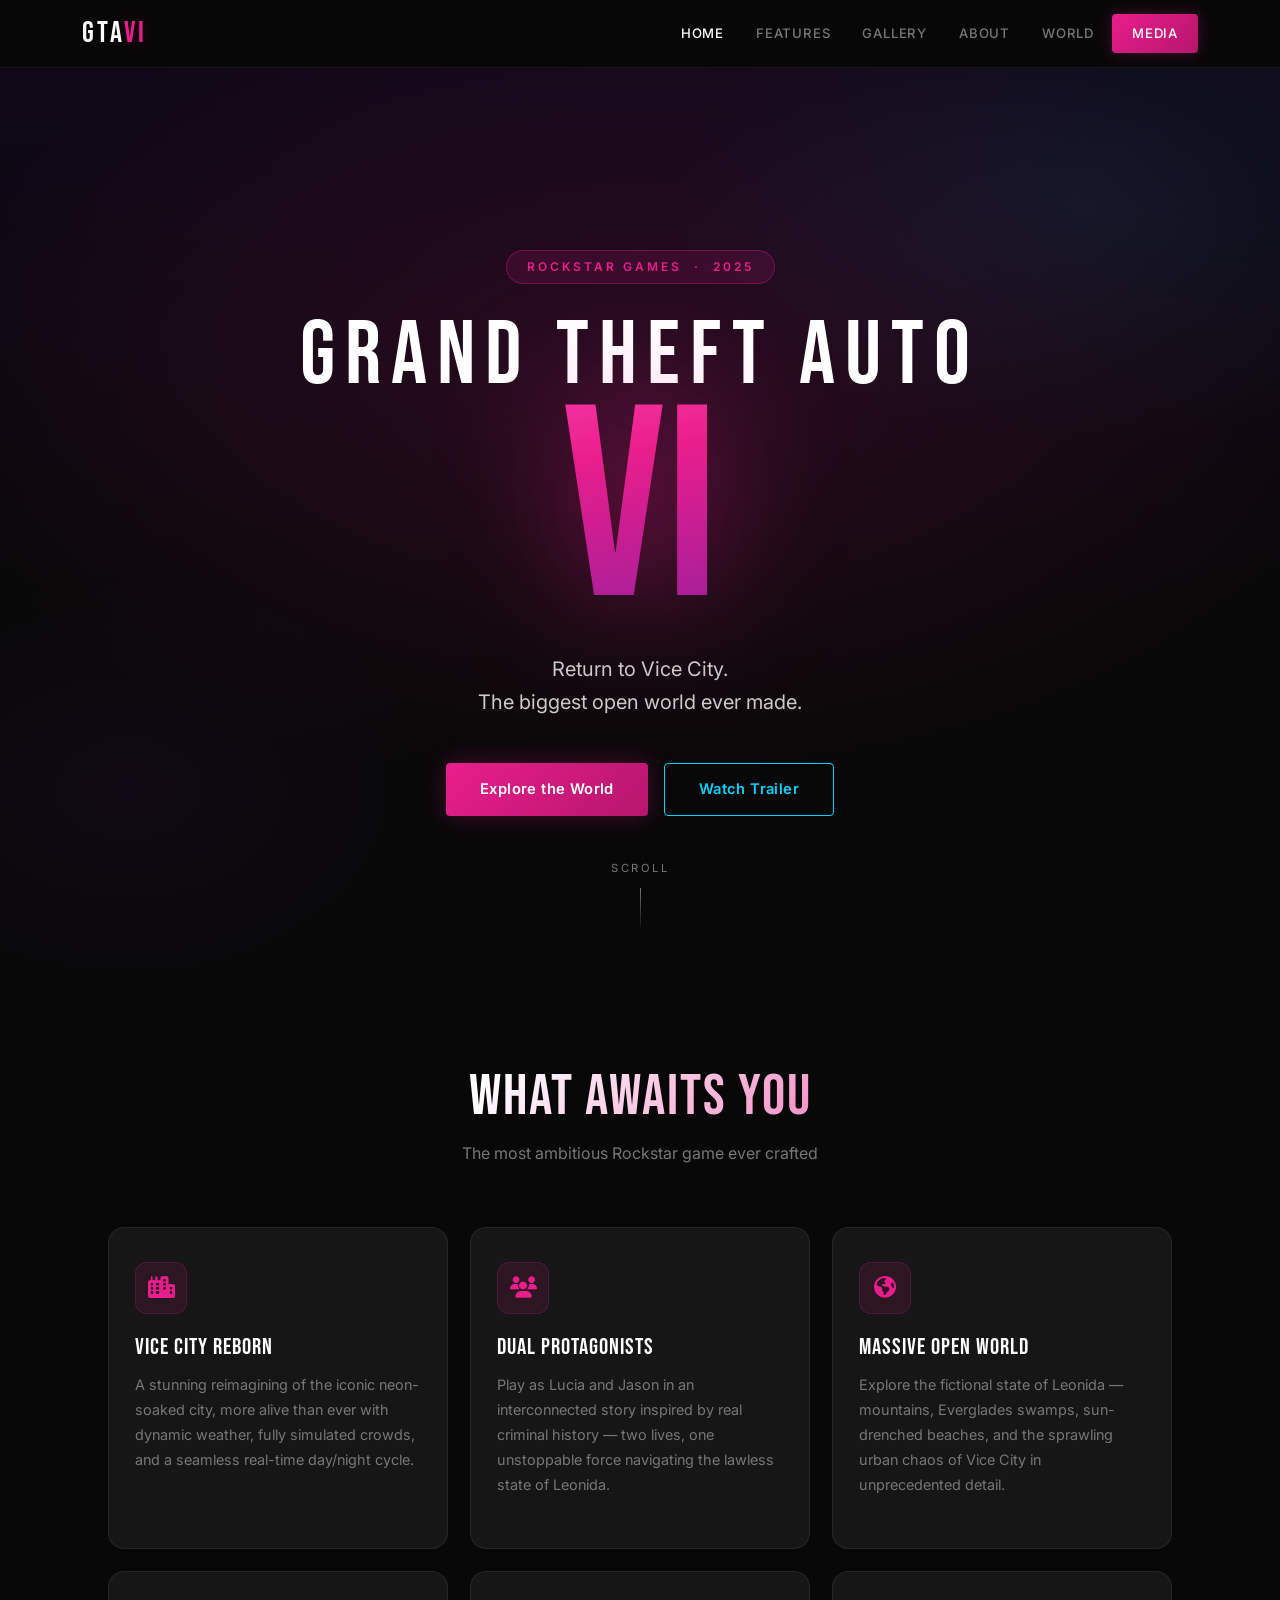
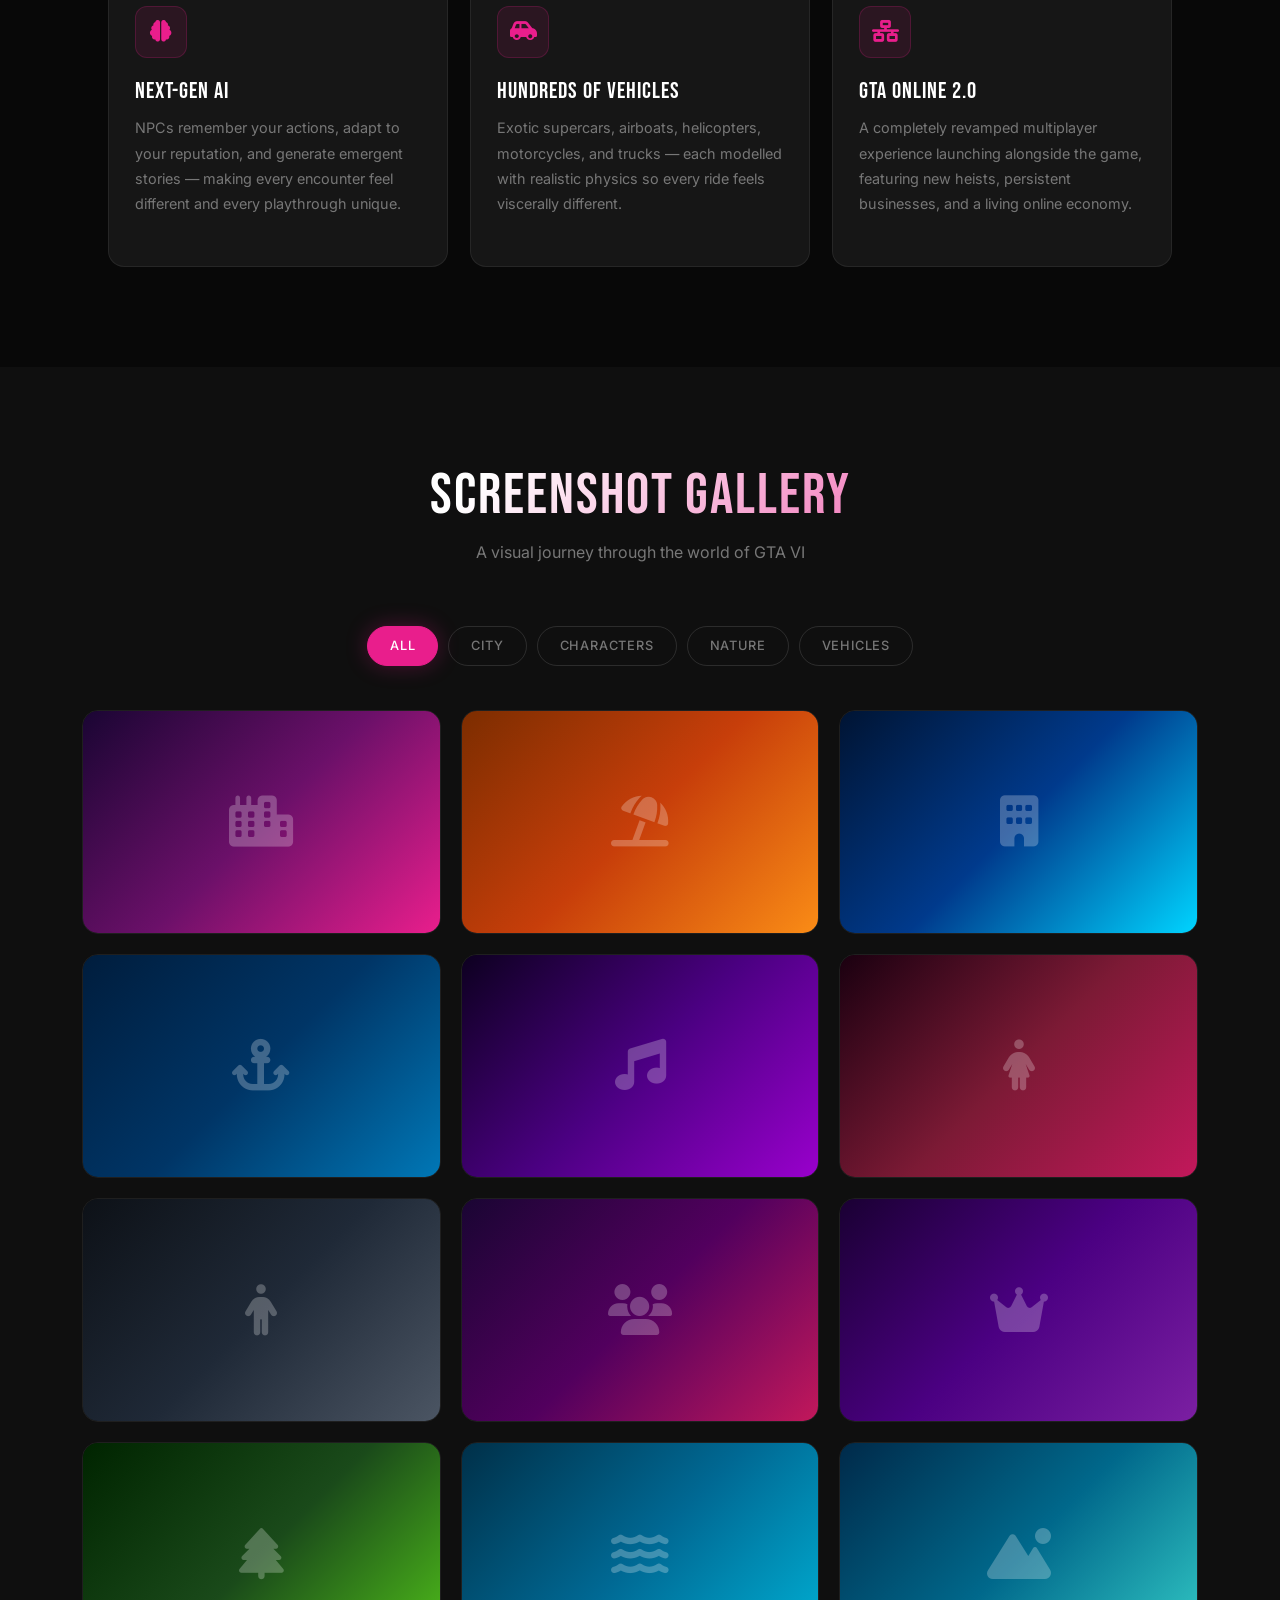
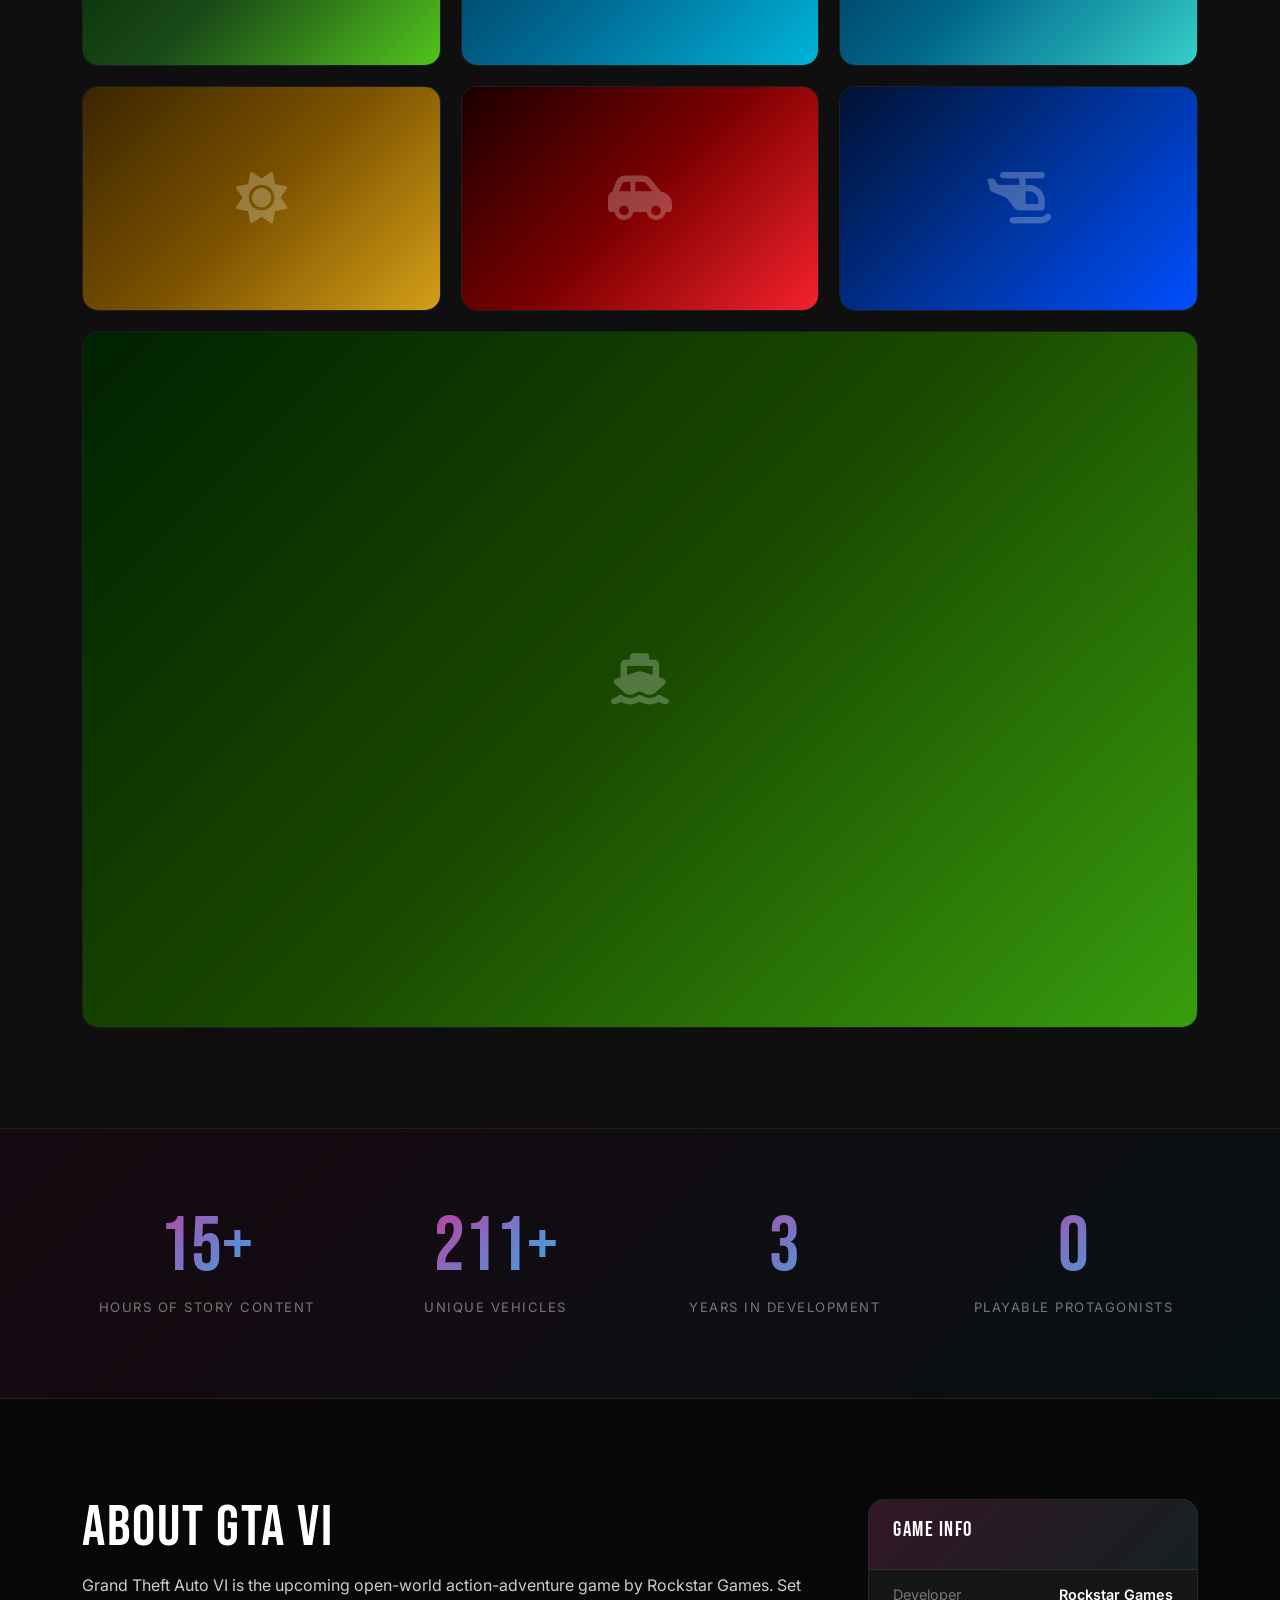
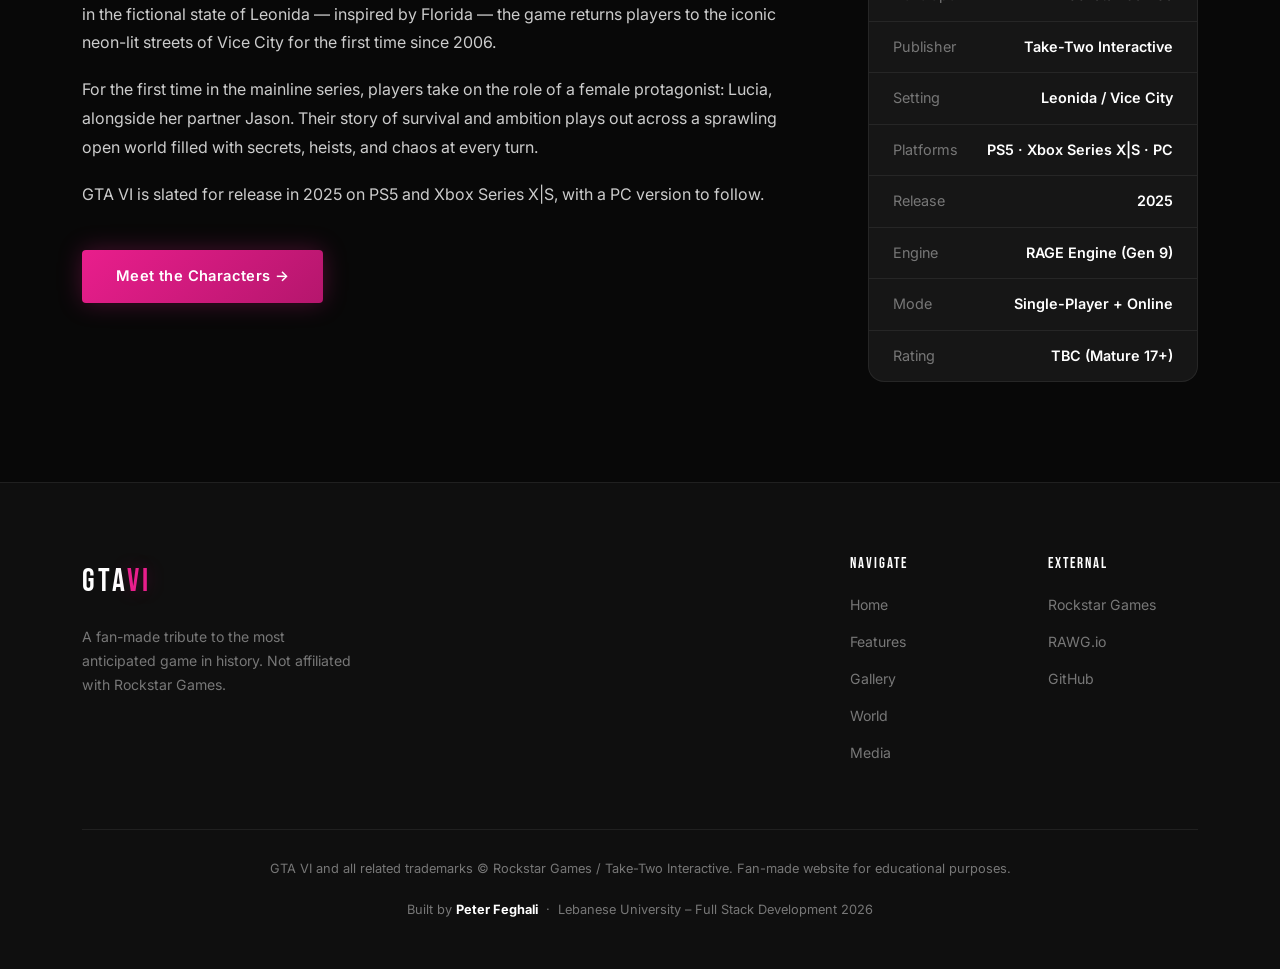
==== index.html @ 902abcf8 "project initialisation: pages and sections structure" ====
<!DOCTYPE html>
<html lang="en">
<head>
  <meta charset="UTF-8" />
  <meta name="viewport" content="width=device-width, initial-scale=1.0" />
  <meta name="description" content="GTA VI – The ultimate fan site covering Vice City, characters, locations, and media." />
  <title>GTA VI – The Next Chapter</title>

  <!-- Bootstrap 5 -->
  <link href="https://cdn.jsdelivr.net/npm/bootstrap@5.3.3/dist/css/bootstrap.min.css" rel="stylesheet" />
  <!-- Google Fonts: Bebas Neue (display) + Inter (body) -->
  <link href="https://fonts.googleapis.com/css2?family=Bebas+Neue&family=Inter:wght@300;400;500;600;700&display=swap" rel="stylesheet" />
  <!-- Font Awesome 6 -->
  <link rel="stylesheet" href="https://cdnjs.cloudflare.com/ajax/libs/font-awesome/6.5.0/css/all.min.css" />
  <!-- Custom CSS -->
  <link rel="stylesheet" href="css/style.css" />
</head>
<body>

  <!-- ══════════════════════════════════════════════
       NAVBAR  –  sticky, 6 links (≥ 4 required)
       ══════════════════════════════════════════════ -->
  <nav class="navbar navbar-expand-lg sticky-top" id="mainNavbar">
    <div class="container">
      <a class="navbar-brand" href="index.html">
        <span class="brand-gta">GTA</span><span class="brand-vi">VI</span>
      </a>
      <button class="navbar-toggler" type="button"
              data-bs-toggle="collapse" data-bs-target="#navMenu"
              aria-controls="navMenu" aria-expanded="false" aria-label="Toggle navigation">
        <span class="navbar-toggler-icon"></span>
      </button>
      <div class="collapse navbar-collapse" id="navMenu">
        <ul class="navbar-nav ms-auto align-items-lg-center gap-lg-1">
          <li class="nav-item"><a class="nav-link active" href="index.html">Home</a></li>
          <li class="nav-item"><a class="nav-link"        href="#features">Features</a></li>
          <li class="nav-item"><a class="nav-link"        href="#gallery">Gallery</a></li>
          <li class="nav-item"><a class="nav-link"        href="#about">About</a></li>
          <li class="nav-item"><a class="nav-link"        href="world.html">World</a></li>
          <li class="nav-item"><a class="nav-link nav-cta" href="media.html">Media</a></li>
        </ul>
      </div>
    </div>
  </nav>

  <!-- ══════════════════════════════════════════════
       HERO
       ══════════════════════════════════════════════ -->
  <section class="hero-section" id="home">
    <div class="hero-bg"></div>
    <div class="hero-scanlines"></div>
    <div class="hero-content container">
      <div class="hero-eyebrow">Rockstar Games &nbsp;·&nbsp; 2025</div>
      <h1 class="hero-title">GRAND THEFT AUTO</h1>
      <div class="hero-roman" aria-label="Six">VI</div>
      <p class="hero-tagline">
        Return to Vice City.<br/>
        The biggest open world ever made.
      </p>
      <div class="hero-actions">
        <a href="world.html" class="btn-primary-custom">Explore the World</a>
        <a href="media.html" class="btn-outline-custom">Watch Trailer</a>
      </div>
    </div>
    <div class="hero-scroll" aria-hidden="true">
      <span>Scroll</span>
      <div class="scroll-bar"></div>
    </div>
  </section>

  <!-- ══════════════════════════════════════════════
       FEATURES
       ══════════════════════════════════════════════ -->
  <section class="features-section section-pad" id="features">
    <div class="container">
      <div class="section-header">
        <h2 class="section-title">What Awaits You</h2>
        <p class="section-sub">The most ambitious Rockstar game ever crafted</p>
      </div>
      <!-- Populated by FeaturesSection class in home.js -->
      <div class="features-grid" id="featuresGrid"></div>
    </div>
  </section>

  <!-- ══════════════════════════════════════════════
       GALLERY
       UNIQUE UI REQUIREMENT – Peter Feghali:
       Responsive 3-column layout using Flexbox.
       The .gallery-grid uses display:flex + flex-wrap.
       Each item: flex: 1 1 calc(33.333% - 14px) → 3 cols.
       Tablet (≤992px) → 2 cols.  Mobile (≤768px) → 1 col.
       ══════════════════════════════════════════════ -->
  <section class="gallery-section section-pad" id="gallery">
    <div class="container">
      <div class="section-header">
        <h2 class="section-title">Screenshot Gallery</h2>
        <p class="section-sub">A visual journey through the world of GTA VI</p>
      </div>
      <!-- Filter buttons – populated by Gallery class -->
      <div class="gallery-filters" id="galleryFilters"></div>
      <!-- 3-Column Flexbox grid – populated by Gallery class -->
      <div class="gallery-grid" id="galleryGrid"></div>
    </div>
  </section>

  <!-- ══════════════════════════════════════════════
       STATS COUNTER
       ══════════════════════════════════════════════ -->
  <section class="stats-section">
    <div class="container">
      <!-- Populated by StatsSection class -->
      <div class="stats-grid" id="statsGrid"></div>
    </div>
  </section>

  <!-- ══════════════════════════════════════════════
       ABOUT
       ══════════════════════════════════════════════ -->
  <section class="about-section section-pad" id="about">
    <div class="container">
      <div class="about-grid">
        <div class="about-text">
          <h2 class="section-title">About GTA VI</h2>
          <p>Grand Theft Auto VI is the upcoming open-world action-adventure game by Rockstar
             Games. Set in the fictional state of Leonida — inspired by Florida — the game
             returns players to the iconic neon-lit streets of Vice City for the first time
             since 2006.</p>
          <p>For the first time in the mainline series, players take on the role of a female
             protagonist: Lucia, alongside her partner Jason. Their story of survival and
             ambition plays out across a sprawling open world filled with secrets, heists,
             and chaos at every turn.</p>
          <p>GTA VI is slated for release in 2025 on PS5 and Xbox Series X|S, with a PC
             version to follow.</p>
          <a href="world.html" class="btn-primary-custom mt-4 d-inline-block">
            Meet the Characters &rarr;
          </a>
        </div>
        <!-- Game info card – populated by AboutSection class -->
        <div class="about-card">
          <div class="game-info-card" id="gameInfoCard"></div>
        </div>
      </div>
    </div>
  </section>

  <!-- ══════════════════════════════════════════════
       FOOTER
       ══════════════════════════════════════════════ -->
  <footer class="site-footer">
    <div class="container">
      <div class="footer-grid">
        <div class="footer-brand">
          <div class="footer-logo">
            <span class="brand-gta">GTA</span><span class="brand-vi">VI</span>
          </div>
          <p>A fan-made tribute to the most anticipated game in history.
             Not affiliated with Rockstar Games.</p>
        </div>
        <div class="footer-links-col">
          <h5>Navigate</h5>
          <ul>
            <li><a href="index.html">Home</a></li>
            <li><a href="#features">Features</a></li>
            <li><a href="#gallery">Gallery</a></li>
            <li><a href="world.html">World</a></li>
            <li><a href="media.html">Media</a></li>
          </ul>
        </div>
        <div class="footer-links-col">
          <h5>External</h5>
          <ul>
            <li><a href="https://www.rockstargames.com/VI" target="_blank" rel="noopener">Rockstar Games</a></li>
            <li><a href="https://rawg.io" target="_blank" rel="noopener">RAWG.io</a></li>
            <li><a href="https://github.com/" target="_blank" rel="noopener">GitHub</a></li>
          </ul>
        </div>
      </div>
      <div class="footer-bottom">
        <p>GTA VI and all related trademarks &copy; Rockstar Games / Take-Two Interactive.
           Fan-made website for educational purposes.</p>
        <p>Built by <strong>Peter Feghali</strong> &nbsp;&middot;&nbsp;
           Lebanese University – Full Stack Development 2026</p>
      </div>
    </div>
  </footer>

  <!-- Bootstrap JS bundle -->
  <script src="https://cdn.jsdelivr.net/npm/bootstrap@5.3.3/dist/js/bootstrap.bundle.min.js"></script>
  <!-- Shared classes (Navbar, CounterAnimation, ScrollReveal) -->
  <script src="js/app.js"></script>
  <!-- Home-page classes (FeaturesSection, Gallery, StatsSection, AboutSection) -->
  <script src="js/home.js"></script>
</body>
</html>
---- css/style.css ----
:root {
  --bg:          #080808;
  --surface:     #0f0f0f;
  --card:        #161616;
  --card-hover:  #1c1c1c;
  --border:      rgba(255, 255, 255, 0.07);
  --border-mid:  rgba(255, 255, 255, 0.12);
  --pink:        #e91e8c;
  --pink-dark:   #b5166d;
  --pink-glow:   rgba(233, 30, 140, 0.28);
  --cyan:        #00d4ff;
  --cyan-glow:   rgba(0, 212, 255, 0.18);
  --gold:        #f5c518;
  --text:        #ffffff;
  --text-light:  #cccccc;
  --text-muted:  #777777;
  --font-display: 'Bebas Neue', sans-serif;
  --font-body:    'Inter', sans-serif;
  --radius:      10px;
  --radius-lg:   16px;
  --nav-h:       68px;
  --ease:        cubic-bezier(0.4, 0, 0.2, 1);
  --transition:  0.3s var(--ease);
}

*, *::before, *::after { box-sizing: border-box; margin: 0; padding: 0; }

html { scroll-behavior: smooth; font-size: 16px; }

body {
  background-color: var(--bg);
  color: var(--text);
  font-family: var(--font-body);
  line-height: 1.7;
  overflow-x: hidden;
  -webkit-font-smoothing: antialiased;
}

img { max-width: 100%; display: block; }

a { text-decoration: none; color: inherit; }

ul { list-style: none; padding: 0; margin: 0; }

.hidden { display: none !important; }

.section-pad { padding: 100px 0; }

.bg-dark-alt { background-color: var(--surface); }

.section-header {
  text-align: center;
  margin-bottom: 60px;
}

.section-title {
  font-family: var(--font-display);
  font-size: clamp(2rem, 5vw, 3.6rem);
  letter-spacing: 2px;
  line-height: 1;
  background: linear-gradient(135deg, #fff 35%, var(--pink));
  -webkit-background-clip: text;
  -webkit-text-fill-color: transparent;
  background-clip: text;
  margin-bottom: 14px;
}

.section-sub {
  color: var(--text-muted);
  font-size: 1rem;
  max-width: 540px;
  margin: 0 auto;
}

.btn-primary-custom {
  display: inline-flex;
  align-items: center;
  gap: 8px;
  padding: 14px 34px;
  background: linear-gradient(135deg, var(--pink), var(--pink-dark));
  color: #fff;
  font-family: var(--font-body);
  font-weight: 600;
  font-size: 0.92rem;
  letter-spacing: 0.4px;
  border: none;
  border-radius: 4px;
  cursor: pointer;
  transition: var(--transition);
  box-shadow: 0 0 24px var(--pink-glow);
}
.btn-primary-custom:hover {
  transform: translateY(-2px);
  box-shadow: 0 0 40px var(--pink-glow);
  color: #fff;
}

.btn-outline-custom {
  display: inline-flex;
  align-items: center;
  gap: 8px;
  padding: 13px 34px;
  background: transparent;
  color: var(--cyan);
  font-family: var(--font-body);
  font-weight: 600;
  font-size: 0.92rem;
  letter-spacing: 0.4px;
  border: 1.5px solid var(--cyan);
  border-radius: 4px;
  cursor: pointer;
  transition: var(--transition);
}
.btn-outline-custom:hover {
  background: var(--cyan);
  color: var(--bg);
  box-shadow: 0 0 30px var(--cyan-glow);
}

#mainNavbar {
  background: rgba(8, 8, 8, 0.92);
  backdrop-filter: blur(20px);
  -webkit-backdrop-filter: blur(20px);
  border-bottom: 1px solid var(--border);
  height: var(--nav-h);
  padding: 0;
  z-index: 1000;
  transition: background var(--transition), box-shadow var(--transition);
}
#mainNavbar.scrolled {
  background: rgba(8, 8, 8, 0.98);
  box-shadow: 0 4px 40px rgba(0, 0, 0, 0.6);
}

.navbar-brand { font-family: var(--font-display); font-size: 1.85rem; letter-spacing: 3px; }
.brand-gta    { color: var(--text); }
.brand-vi     { color: var(--pink); text-shadow: 0 0 18px var(--pink-glow); }

.navbar-toggler {
  border: 1px solid var(--border-mid);
  border-radius: 6px;
  padding: 6px 10px;
}
.navbar-toggler-icon {
  background-image: url("data:image/svg+xml,%3csvg xmlns='http://www.w3.org/2000/svg' viewBox='0 0 30 30'%3e%3cpath stroke='rgba%28255%2C255%2C255%2C0.75%29' stroke-linecap='round' stroke-width='2' d='M4 7h22M4 15h22M4 23h22'/%3e%3c/svg%3e");
}

.nav-link {
  color: var(--text-muted) !important;
  font-size: 0.82rem;
  font-weight: 500;
  letter-spacing: 0.8px;
  text-transform: uppercase;
  padding: 8px 14px !important;
  border-radius: 4px;
  transition: color var(--transition);
}
.nav-link:hover,
.nav-link.active { color: var(--text) !important; }

.nav-link.nav-cta {
  background: linear-gradient(135deg, var(--pink), var(--pink-dark));
  color: #fff !important;
  padding: 8px 20px !important;
  box-shadow: 0 0 16px var(--pink-glow);
}
.nav-link.nav-cta:hover {
  transform: translateY(-1px);
  box-shadow: 0 0 28px var(--pink-glow);
}

.hero-section {
  position: relative;
  min-height: 100vh;
  display: flex;
  align-items: center;
  overflow: hidden;
}

.hero-bg {
  position: absolute;
  inset: 0;
  background:
    radial-gradient(ellipse 90% 70% at 50% 35%, rgba(233, 30, 140, 0.14) 0%, transparent 65%),
    radial-gradient(ellipse 55% 45% at 85% 15%, rgba(0, 212, 255, 0.07) 0%, transparent 60%),
    radial-gradient(ellipse 40% 40% at 10% 80%, rgba(123, 31, 162, 0.08) 0%, transparent 60%),
    linear-gradient(180deg, #100818 0%, #080808 60%);
  z-index: 0;
}

.hero-scanlines {
  position: absolute;
  inset: 0;
  background: repeating-linear-gradient(
    0deg,
    transparent,
    transparent 3px,
    rgba(0, 0, 0, 0.04) 3px,
    rgba(0, 0, 0, 0.04) 4px
  );
  z-index: 1;
  pointer-events: none;
}

.hero-content {
  position: relative;
  z-index: 2;
  text-align: center;
  padding-top: 130px;
  padding-bottom: 100px;
}

.hero-eyebrow {
  display: inline-block;
  padding: 6px 20px;
  background: rgba(233, 30, 140, 0.12);
  border: 1px solid rgba(233, 30, 140, 0.35);
  color: var(--pink);
  font-size: 0.75rem;
  font-weight: 600;
  letter-spacing: 3px;
  text-transform: uppercase;
  border-radius: 50px;
  margin-bottom: 28px;
}

.hero-title {
  font-family: var(--font-display);
  font-size: clamp(2.4rem, 7vw, 6rem);
  letter-spacing: 10px;
  line-height: 1;
  color: var(--text);
  margin-bottom: 0;
}

.hero-roman {
  font-family: var(--font-display);
  font-size: clamp(7rem, 22vw, 17rem);
  line-height: 0.82;
  background: linear-gradient(170deg, #ff4db8 0%, var(--pink) 35%, #7b1fa2 100%);
  -webkit-background-clip: text;
  -webkit-text-fill-color: transparent;
  background-clip: text;
  filter: drop-shadow(0 0 60px rgba(233, 30, 140, 0.55));
  margin-bottom: 28px;
  user-select: none;
}

.hero-tagline {
  font-size: clamp(1rem, 2.4vw, 1.25rem);
  color: var(--text-light);
  max-width: 420px;
  margin: 0 auto 44px;
  line-height: 1.65;
}

.hero-actions {
  display: flex;
  gap: 16px;
  justify-content: center;
  flex-wrap: wrap;
}

.hero-scroll {
  position: absolute;
  bottom: 36px;
  left: 50%;
  transform: translateX(-50%);
  z-index: 2;
  display: flex;
  flex-direction: column;
  align-items: center;
  gap: 10px;
  color: var(--text-muted);
  font-size: 0.7rem;
  letter-spacing: 2.5px;
  text-transform: uppercase;
  animation: scrollPulse 2.2s ease-in-out infinite;
}
.scroll-bar {
  width: 1px;
  height: 44px;
  background: linear-gradient(to bottom, var(--text-muted), transparent);
}
@keyframes scrollPulse {
  0%, 100% { transform: translateX(-50%) translateY(0);  opacity: 1; }
  50%       { transform: translateX(-50%) translateY(10px); opacity: 0.5; }
}

.features-grid {
  display: flex;
  flex-wrap: wrap;
  gap: 22px;
  justify-content: center;
}

.feature-card {
  flex: 1 1 280px;
  max-width: 340px;
  background: var(--card);
  border: 1px solid var(--border);
  border-radius: var(--radius-lg);
  padding: 34px 26px;
  transition: transform var(--transition), border-color var(--transition), box-shadow var(--transition);
  position: relative;
  overflow: hidden;
}
.feature-card::after {
  content: '';
  position: absolute;
  top: 0; left: 0; right: 0;
  height: 2px;
  background: linear-gradient(90deg, transparent, var(--pink), transparent);
  opacity: 0;
  transition: opacity var(--transition);
}
.feature-card:hover {
  transform: translateY(-6px);
  border-color: rgba(233, 30, 140, 0.28);
  box-shadow: 0 24px 60px rgba(0, 0, 0, 0.45), 0 0 30px var(--pink-glow);
}
.feature-card:hover::after { opacity: 1; }

.feature-icon {
  width: 52px;
  height: 52px;
  border-radius: 12px;
  background: rgba(233, 30, 140, 0.1);
  border: 1px solid rgba(233, 30, 140, 0.2);
  display: flex;
  align-items: center;
  justify-content: center;
  font-size: 1.35rem;
  color: var(--pink);
  margin-bottom: 20px;
}
.feature-card h3 {
  font-family: var(--font-display);
  font-size: 1.45rem;
  letter-spacing: 1px;
  margin-bottom: 10px;
}
.feature-card p {
  color: var(--text-muted);
  font-size: 0.9rem;
  line-height: 1.75;
}

.gallery-section { background: var(--surface); }

.gallery-filters {
  display: flex;
  justify-content: center;
  gap: 10px;
  flex-wrap: wrap;
  margin-bottom: 44px;
}

.filter-btn {
  padding: 8px 22px;
  background: transparent;
  color: var(--text-muted);
  border: 1px solid var(--border-mid);
  border-radius: 50px;
  font-family: var(--font-body);
  font-size: 0.8rem;
  font-weight: 500;
  letter-spacing: 0.8px;
  text-transform: uppercase;
  cursor: pointer;
  transition: var(--transition);
}
.filter-btn:hover { color: var(--text); border-color: var(--pink); }
.filter-btn.active {
  background: var(--pink);
  border-color: var(--pink);
  color: #fff;
  box-shadow: 0 0 22px var(--pink-glow);
}

.gallery-grid {
  display: flex;
  flex-wrap: wrap;
  gap: 20px;
  transition: opacity 0.25s ease;
}

.gallery-item {
  flex: 1 1 calc(33.333% - 14px);  /* ← 3 columns on desktop */
  min-width: 240px;
  border-radius: var(--radius-lg);
  overflow: hidden;
  position: relative;
  aspect-ratio: 16 / 10;
  border: 1px solid var(--border);
  cursor: pointer;
  animation: fadeUp 0.4s var(--ease) both;
  transition: transform var(--transition), box-shadow var(--transition), border-color var(--transition);
}
.gallery-item:hover {
  transform: scale(1.025);
  border-color: rgba(233, 30, 140, 0.4);
  box-shadow: 0 20px 55px rgba(0, 0, 0, 0.55), 0 0 28px var(--pink-glow);
  z-index: 2;
}

.gallery-thumb {
  width: 100%;
  height: 100%;
  display: flex;
  align-items: center;
  justify-content: center;
  font-size: 3.2rem;
  color: rgba(255, 255, 255, 0.25);
  transition: transform var(--transition);
}
.gallery-item:hover .gallery-thumb { transform: scale(1.06); }

.gallery-overlay {
  position: absolute;
  inset: 0;
  background: linear-gradient(to top, rgba(0,0,0,0.92) 30%, transparent 70%);
  display: flex;
  flex-direction: column;
  justify-content: flex-end;
  padding: 18px 20px;
  opacity: 0;
  transition: opacity var(--transition);
}
.gallery-item:hover .gallery-overlay { opacity: 1; }

.gallery-overlay h4 {
  font-family: var(--font-display);
  font-size: 1.15rem;
  letter-spacing: 0.8px;
  margin-bottom: 4px;
}
.gallery-overlay p {
  font-size: 0.8rem;
  color: var(--text-light);
  margin-bottom: 10px;
  line-height: 1.5;
}
.gallery-tag {
  display: inline-block;
  padding: 3px 10px;
  background: var(--pink);
  color: #fff;
  font-size: 0.68rem;
  font-weight: 700;
  border-radius: 50px;
  text-transform: uppercase;
  letter-spacing: 1.2px;
}
.stats-section {
  padding: 80px 0;
  background: linear-gradient(135deg,
    rgba(233, 30, 140, 0.07) 0%,
    rgba(0, 212, 255, 0.04) 100%);
  border-top: 1px solid var(--border);
  border-bottom: 1px solid var(--border);
}

.stats-grid {
  display: flex;
  flex-wrap: wrap;
  gap: 40px;
  justify-content: center;
  text-align: center;
}

.stat-item { flex: 1 1 140px; }

.stat-value {
  font-family: var(--font-display);
  font-size: clamp(3rem, 6vw, 5rem);
  line-height: 1;
  background: linear-gradient(135deg, var(--pink), var(--cyan));
  -webkit-background-clip: text;
  -webkit-text-fill-color: transparent;
  background-clip: text;
  display: block;
  margin-bottom: 10px;
}
.stat-label {
  color: var(--text-muted);
  font-size: 0.82rem;
  letter-spacing: 1.5px;
  text-transform: uppercase;
  display: block;
}

.about-grid {
  display: flex;
  gap: 64px;
  align-items: flex-start;
  flex-wrap: wrap;
}
.about-text { flex: 1 1 400px; }
.about-text p { color: var(--text-light); margin-bottom: 18px; font-size: 1rem; line-height: 1.8; }
.about-card  { flex: 0 0 330px; }

.game-info-card {
  background: var(--card);
  border: 1px solid var(--border);
  border-radius: var(--radius-lg);
  overflow: hidden;
}
.info-card-header {
  padding: 18px 24px;
  background: linear-gradient(135deg, rgba(233,30,140,0.14), rgba(0,212,255,0.05));
  border-bottom: 1px solid var(--border);
}
.info-card-header h3 {
  font-family: var(--font-display);
  font-size: 1.3rem;
  letter-spacing: 1.5px;
}
.info-row {
  display: flex;
  justify-content: space-between;
  align-items: center;
  padding: 13px 24px;
  border-bottom: 1px solid var(--border);
  font-size: 0.9rem;
}
.info-row:last-child { border-bottom: none; }
.info-label { color: var(--text-muted); }
.info-value  { color: var(--text); font-weight: 600; text-align: right; }

.page-hero {
  position: relative;
  height: 52vh;
  min-height: 360px;
  display: flex;
  align-items: center;
  overflow: hidden;
}
.page-hero-bg {
  position: absolute;
  inset: 0;
  background: linear-gradient(180deg, #100818 0%, var(--bg) 100%);
  z-index: 0;
}
.page-hero-overlay {
  position: absolute;
  inset: 0;
  background:
    radial-gradient(ellipse 70% 60% at 50% 55%, rgba(233,30,140,0.13) 0%, transparent 68%),
    radial-gradient(ellipse 40% 40% at 80% 20%, rgba(0,212,255,0.06) 0%, transparent 60%);
  z-index: 1;
}
.page-hero-content {
  position: relative;
  z-index: 2;
  text-align: center;
  padding-top: 60px;
}
.page-hero-title {
  font-family: var(--font-display);
  font-size: clamp(2.4rem, 7vw, 5rem);
  letter-spacing: 4px;
  background: linear-gradient(135deg, #fff 30%, var(--pink));
  -webkit-background-clip: text;
  -webkit-text-fill-color: transparent;
  background-clip: text;
  margin-bottom: 14px;
}
.page-hero-content p { color: var(--text-muted); font-size: 1.05rem; }

.characters-grid {
  display: flex;
  flex-wrap: wrap;
  gap: 26px;
}

.character-card {
  flex: 1 1 280px;
  max-width: 380px;
  background: var(--card);
  border: 1px solid var(--border);
  border-radius: var(--radius-lg);
  overflow: hidden;
  transition: transform var(--transition), border-color var(--transition), box-shadow var(--transition);
}
.character-card:hover {
  transform: translateY(-6px);
  border-color: rgba(233, 30, 140, 0.35);
  box-shadow: 0 24px 55px rgba(0,0,0,0.45), 0 0 28px var(--pink-glow);
}

.character-portrait {
  height: 200px;
  display: flex;
  align-items: center;
  justify-content: center;
  font-size: 5rem;
  color: rgba(255,255,255,0.2);
  position: relative;
  overflow: hidden;
}
.character-portrait::after {
  content: '';
  position: absolute;
  bottom: 0; left: 0; right: 0;
  height: 45%;
  background: linear-gradient(to top, var(--card), transparent);
}

.character-body { padding: 20px 22px 24px; }
.character-role {
  display: inline-block;
  padding: 4px 12px;
  background: rgba(233,30,140,0.12);
  border: 1px solid rgba(233,30,140,0.3);
  color: var(--pink);
  font-size: 0.72rem;
  font-weight: 700;
  border-radius: 50px;
  text-transform: uppercase;
  letter-spacing: 1.2px;
  margin-bottom: 10px;
}
.character-body h3 {
  font-family: var(--font-display);
  font-size: 1.7rem;
  letter-spacing: 1px;
  margin-bottom: 8px;
}
.character-body p { color: var(--text-muted); font-size: 0.88rem; line-height: 1.7; }

.character-traits {
  display: flex;
  flex-wrap: wrap;
  gap: 6px;
  margin-top: 14px;
}
.trait-tag {
  padding: 4px 10px;
  background: rgba(255,255,255,0.04);
  border: 1px solid var(--border-mid);
  border-radius: 50px;
  font-size: 0.72rem;
  color: var(--text-light);
}

.locations-grid {
  display: flex;
  flex-wrap: wrap;
  gap: 22px;
}

.location-card {
  flex: 1 1 300px;
  border-radius: var(--radius-lg);
  overflow: hidden;
  position: relative;
  height: 240px;
  border: 1px solid var(--border);
  cursor: pointer;
  transition: transform var(--transition), box-shadow var(--transition), border-color var(--transition);
}
.location-card:hover {
  transform: translateY(-5px);
  border-color: rgba(0, 212, 255, 0.35);
  box-shadow: 0 22px 55px rgba(0,0,0,0.5), 0 0 22px var(--cyan-glow);
}

.location-bg {
  position: absolute;
  inset: 0;
  display: flex;
  align-items: center;
  justify-content: center;
  font-size: 5.5rem;
  color: rgba(255,255,255,0.15);
  transition: transform var(--transition);
}
.location-card:hover .location-bg { transform: scale(1.06); }

.location-info {
  position: absolute;
  bottom: 0; left: 0; right: 0;
  padding: 22px;
  background: linear-gradient(to top, rgba(0,0,0,0.95) 45%, transparent);
}
.location-type {
  font-size: 0.72rem;
  color: var(--cyan);
  letter-spacing: 2px;
  text-transform: uppercase;
  font-weight: 700;
  margin-bottom: 6px;
}
.location-info h3 {
  font-family: var(--font-display);
  font-size: 1.6rem;
  letter-spacing: 1px;
  margin-bottom: 6px;
}
.location-info p { font-size: 0.82rem; color: var(--text-muted); line-height: 1.55; }

.timeline-wrap {
  position: relative;
  max-width: 820px;
  margin: 0 auto;
}

.timeline-wrap::before {
  content: '';
  position: absolute;
  left: 50%;
  top: 0; bottom: 0;
  width: 1px;
  background: linear-gradient(to bottom, transparent, var(--pink) 20%, var(--pink) 80%, transparent);
  transform: translateX(-50%);
}

.timeline-event {
  display: flex;
  gap: 40px;
  margin-bottom: 56px;
  position: relative;
  align-items: flex-start;
}
.timeline-event:nth-child(odd)  { flex-direction: row; }
.timeline-event:nth-child(even) { flex-direction: row-reverse; }
.timeline-event:nth-child(even) .timeline-body { text-align: right; }
.timeline-event:nth-child(even) .event-traits   { justify-content: flex-end; }

.timeline-dot {
  position: absolute;
  left: 50%;
  top: 8px;
  transform: translateX(-50%);
  width: 14px;
  height: 14px;
  background: var(--pink);
  border: 3px solid var(--bg);
  border-radius: 50%;
  box-shadow: 0 0 16px var(--pink);
  z-index: 1;
}

.timeline-body {
  flex: 1;
  background: var(--card);
  border: 1px solid var(--border);
  border-radius: var(--radius);
  padding: 22px 24px;
  transition: border-color var(--transition), box-shadow var(--transition);
}
.timeline-body:hover {
  border-color: rgba(233,30,140,0.28);
  box-shadow: 0 10px 35px rgba(0,0,0,0.3);
}
.event-date {
  font-size: 0.76rem;
  color: var(--pink);
  font-weight: 700;
  letter-spacing: 1.5px;
  text-transform: uppercase;
  margin-bottom: 6px;
}
.timeline-body h4 {
  font-family: var(--font-display);
  font-size: 1.3rem;
  letter-spacing: 0.8px;
  margin-bottom: 8px;
}
.timeline-body p { color: var(--text-muted); font-size: 0.88rem; line-height: 1.7; }

.trailer-wrapper {
  position: relative;
  padding-bottom: 56.25%;
  height: 0;
  overflow: hidden;
  border-radius: var(--radius-lg);
  border: 1px solid var(--border-mid);
  box-shadow:
    0 30px 80px rgba(0,0,0,0.6),
    0 0 50px var(--pink-glow);
  max-width: 980px;
  margin: 0 auto;
}
.trailer-wrapper iframe {
  position: absolute;
  top: 0; left: 0;
  width: 100%; height: 100%;
  border: none;
}

.api-controls {
  display: flex;
  gap: 14px;
  flex-wrap: wrap;
  align-items: stretch;
  margin-bottom: 36px;
}

.search-box {
  flex: 1 1 280px;
  position: relative;
}
.search-box i {
  position: absolute;
  left: 15px;
  top: 50%;
  transform: translateY(-50%);
  color: var(--text-muted);
  font-size: 0.88rem;
  pointer-events: none;
}

.api-search {
  width: 100%;
  height: 48px;
  padding: 0 16px 0 42px;
  background: var(--card);
  border: 1px solid var(--border-mid);
  border-radius: var(--radius);
  color: var(--text);
  font-family: var(--font-body);
  font-size: 0.92rem;
  outline: none;
  transition: border-color var(--transition), box-shadow var(--transition);
}
.api-search:focus {
  border-color: var(--pink);
  box-shadow: 0 0 0 3px var(--pink-glow);
}
.api-search::placeholder { color: var(--text-muted); }

.filter-controls { display: flex; gap: 12px; flex-wrap: wrap; }

.api-select {
  height: 48px;
  padding: 0 36px 0 14px;
  background: var(--card);
  border: 1px solid var(--border-mid);
  border-radius: var(--radius);
  color: var(--text);
  font-family: var(--font-body);
  font-size: 0.88rem;
  cursor: pointer;
  outline: none;
  appearance: none;
  -webkit-appearance: none;
  background-image: url("data:image/svg+xml,%3Csvg xmlns='http://www.w3.org/2000/svg' width='12' height='8' viewBox='0 0 12 8'%3E%3Cpath fill='%23777' d='M6 8 0 0h12z'/%3E%3C/svg%3E");
  background-repeat: no-repeat;
  background-position: right 12px center;
  transition: border-color var(--transition);
}
.api-select:focus { border-color: var(--pink); }
.api-select option { background: var(--card); }

.api-state {
  text-align: center;
  padding: 80px 20px;
}

.api-loading p { color: var(--text-muted); margin-top: 20px; font-size: 0.95rem; }

.spinner {
  width: 48px;
  height: 48px;
  border: 3px solid var(--border-mid);
  border-top-color: var(--pink);
  border-radius: 50%;
  animation: spin 0.75s linear infinite;
  margin: 0 auto;
}
@keyframes spin { to { transform: rotate(360deg); } }

.api-error i { font-size: 3rem; color: #ff4757; display: block; margin-bottom: 18px; }
.api-error h3 { font-family: var(--font-display); font-size: 1.6rem; margin-bottom: 8px; }
.api-error p  { color: var(--text-muted); margin-bottom: 24px; max-width: 480px; margin-left: auto; margin-right: auto; }

.api-empty i { font-size: 3rem; color: var(--border-mid); display: block; margin-bottom: 16px; }
.api-empty p  { color: var(--text-muted); }

.results-bar {
  margin-bottom: 20px;
  color: var(--text-muted);
  font-size: 0.88rem;
}
.games-grid {
  display: flex;
  flex-wrap: wrap;
  gap: 22px;
}

.game-card {
  flex: 1 1 280px;
  max-width: 360px;
  background: var(--card);
  border: 1px solid var(--border);
  border-radius: var(--radius-lg);
  overflow: hidden;
  transition: transform var(--transition), border-color var(--transition), box-shadow var(--transition);
}
.game-card:hover {
  transform: translateY(-5px);
  border-color: rgba(0, 212, 255, 0.28);
  box-shadow: 0 22px 55px rgba(0,0,0,0.45), 0 0 22px var(--cyan-glow);
}

.game-thumb {
  height: 175px;
  overflow: hidden;
  position: relative;
  background: var(--surface);
}
.game-thumb img {
  width: 100%; height: 100%;
  object-fit: cover;
  transition: transform var(--transition);
  display: block;
}
.game-card:hover .game-thumb img { transform: scale(1.06); }

.game-thumb-placeholder {
  width: 100%; height: 100%;
  display: flex;
  align-items: center;
  justify-content: center;
  font-size: 2.8rem;
  color: rgba(255,255,255,0.15);
}

.game-card-body { padding: 18px 20px 20px; }

.game-tags {
  display: flex;
  gap: 6px;
  flex-wrap: wrap;
  margin-bottom: 10px;
}
.game-tag {
  padding: 3px 9px;
  background: rgba(255,255,255,0.04);
  border: 1px solid var(--border);
  border-radius: 4px;
  font-size: 0.68rem;
  color: var(--text-muted);
  font-weight: 500;
}

.game-card-body h4 {
  font-family: var(--font-display);
  font-size: 1.2rem;
  letter-spacing: 0.5px;
  margin-bottom: 10px;
  color: var(--text);
  line-height: 1.2;
}
.game-meta {
  display: flex;
  justify-content: space-between;
  align-items: center;
  margin-top: 10px;
  padding-top: 10px;
  border-top: 1px solid var(--border);
}
.game-rating {
  display: flex;
  align-items: center;
  gap: 6px;
  font-size: 0.88rem;
  font-weight: 600;
  color: var(--gold);
}
.game-rating span.count { color: var(--text-muted); font-size: 0.78rem; font-weight: 400; }
.game-year { color: var(--text-muted); font-size: 0.83rem; }

.pagination-controls {
  display: flex;
  justify-content: center;
  align-items: center;
  gap: 20px;
  margin-top: 52px;
  flex-wrap: wrap;
}
.page-btn {
  padding: 10px 26px;
  background: var(--card);
  border: 1px solid var(--border-mid);
  color: var(--text);
  border-radius: var(--radius);
  font-family: var(--font-body);
  font-size: 0.88rem;
  font-weight: 500;
  cursor: pointer;
  display: flex;
  align-items: center;
  gap: 8px;
  transition: var(--transition);
}
.page-btn:hover:not(:disabled) { border-color: var(--pink); color: var(--pink); }
.page-btn:disabled { opacity: 0.35; cursor: not-allowed; }

.page-indicator { color: var(--text-muted); font-size: 0.88rem; min-width: 90px; text-align: center; }

.site-footer {
  background: var(--surface);
  border-top: 1px solid var(--border);
  padding: 72px 0 30px;
}

.footer-grid {
  display: flex;
  flex-wrap: wrap;
  gap: 48px;
  margin-bottom: 52px;
}
.footer-brand { flex: 1 1 270px; }
.footer-logo {
  font-family: var(--font-display);
  font-size: 2rem;
  letter-spacing: 3px;
  margin-bottom: 16px;
}
.footer-brand p { color: var(--text-muted); font-size: 0.88rem; line-height: 1.7; max-width: 270px; }

.footer-links-col { flex: 0 0 150px; }
.footer-links-col h5 {
  font-family: var(--font-display);
  font-size: 0.92rem;
  letter-spacing: 2px;
  text-transform: uppercase;
  margin-bottom: 18px;
  color: var(--text);
}
.footer-links-col li { margin-bottom: 10px; }
.footer-links-col a { color: var(--text-muted); font-size: 0.88rem; transition: color var(--transition); }
.footer-links-col a:hover { color: var(--pink); }

.footer-bottom {
  border-top: 1px solid var(--border);
  padding-top: 26px;
  text-align: center;
  color: var(--text-muted);
  font-size: 0.8rem;
  line-height: 2;
}
.footer-bottom strong { color: var(--text); }

::-webkit-scrollbar         { width: 5px; }
::-webkit-scrollbar-track   { background: var(--bg); }
::-webkit-scrollbar-thumb   { background: var(--pink); border-radius: 3px; }

@keyframes fadeUp {
  from { opacity: 0; transform: translateY(22px); }
  to   { opacity: 1; transform: translateY(0);    }
}

.sr-hidden  { opacity: 0; transform: translateY(28px); transition: opacity 0.6s var(--ease), transform 0.6s var(--ease); }
.sr-visible { opacity: 1; transform: translateY(0); }

@media (max-width: 992px) {
  .gallery-item { flex: 1 1 calc(50% - 10px); }   

  .timeline-wrap::before { left: 20px; }
  .timeline-event,
  .timeline-event:nth-child(even) { flex-direction: column; }
  .timeline-event:nth-child(even) .timeline-body { text-align: left; }
  .timeline-dot { left: 20px; transform: none; }

  .about-grid { flex-direction: column; }
  .about-card { flex: 1 1 auto; width: 100%; }

  .characters-grid .character-card { max-width: 100%; }
}

@media (max-width: 768px) {
  .section-pad { padding: 70px 0; }

  .hero-title  { letter-spacing: 5px; }
  .hero-roman  { font-size: clamp(6rem, 24vw, 10rem); }
  .hero-actions { flex-direction: column; align-items: center; }
  .btn-primary-custom,
  .btn-outline-custom { width: 100%; max-width: 280px; justify-content: center; }

  .gallery-item { flex: 1 1 100%; }   /* 1-col gallery on mobile */

  .api-controls    { flex-direction: column; }
  .filter-controls { flex-direction: column; }
  .api-select      { width: 100%; }
  .search-box      { width: 100%; }

  .features-grid .feature-card { max-width: 100%; }

  .stats-grid { gap: 24px; }

  .footer-grid { gap: 30px; }
  .footer-links-col { flex: 0 0 auto; width: 100%; }

  .pagination-controls { gap: 12px; }
  .page-btn { padding: 10px 18px; font-size: 0.82rem; }
}

@media (max-width: 480px) {
  .navbar-brand { font-size: 1.55rem; }

  .hero-content { padding-top: 105px; padding-bottom: 70px; }

  .page-hero { min-height: 300px; }
  .page-hero-title { font-size: clamp(2rem, 10vw, 3rem); }

  .character-card { flex: 1 1 100%; max-width: 100%; }
  .location-card  { flex: 1 1 100%; }
  .game-card      { flex: 1 1 100%; max-width: 100%; }

  .section-title { font-size: clamp(1.8rem, 8vw, 2.4rem); }
}

@media (prefers-reduced-motion: reduce) {
  *, *::before, *::after { animation-duration: 0.01ms !important; transition-duration: 0.01ms !important; }
  .hero-scroll { animation: none; }
}
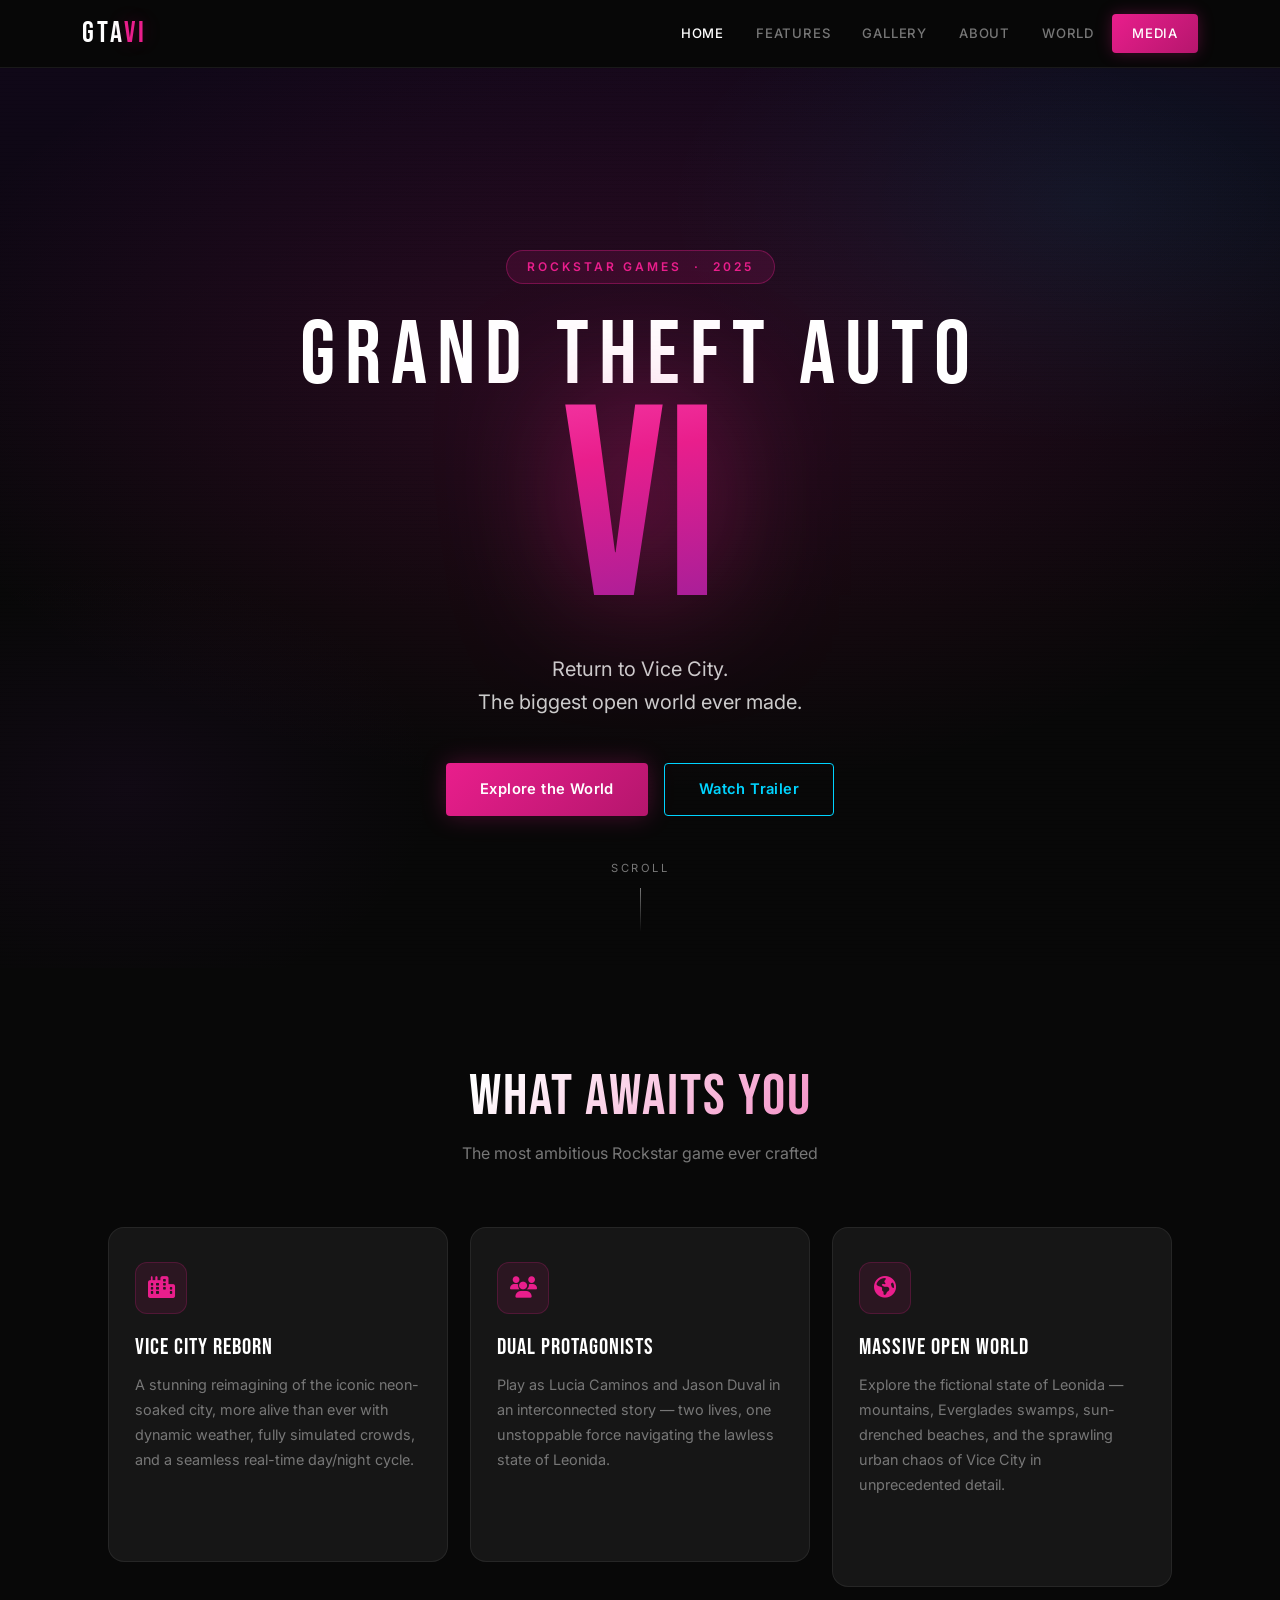
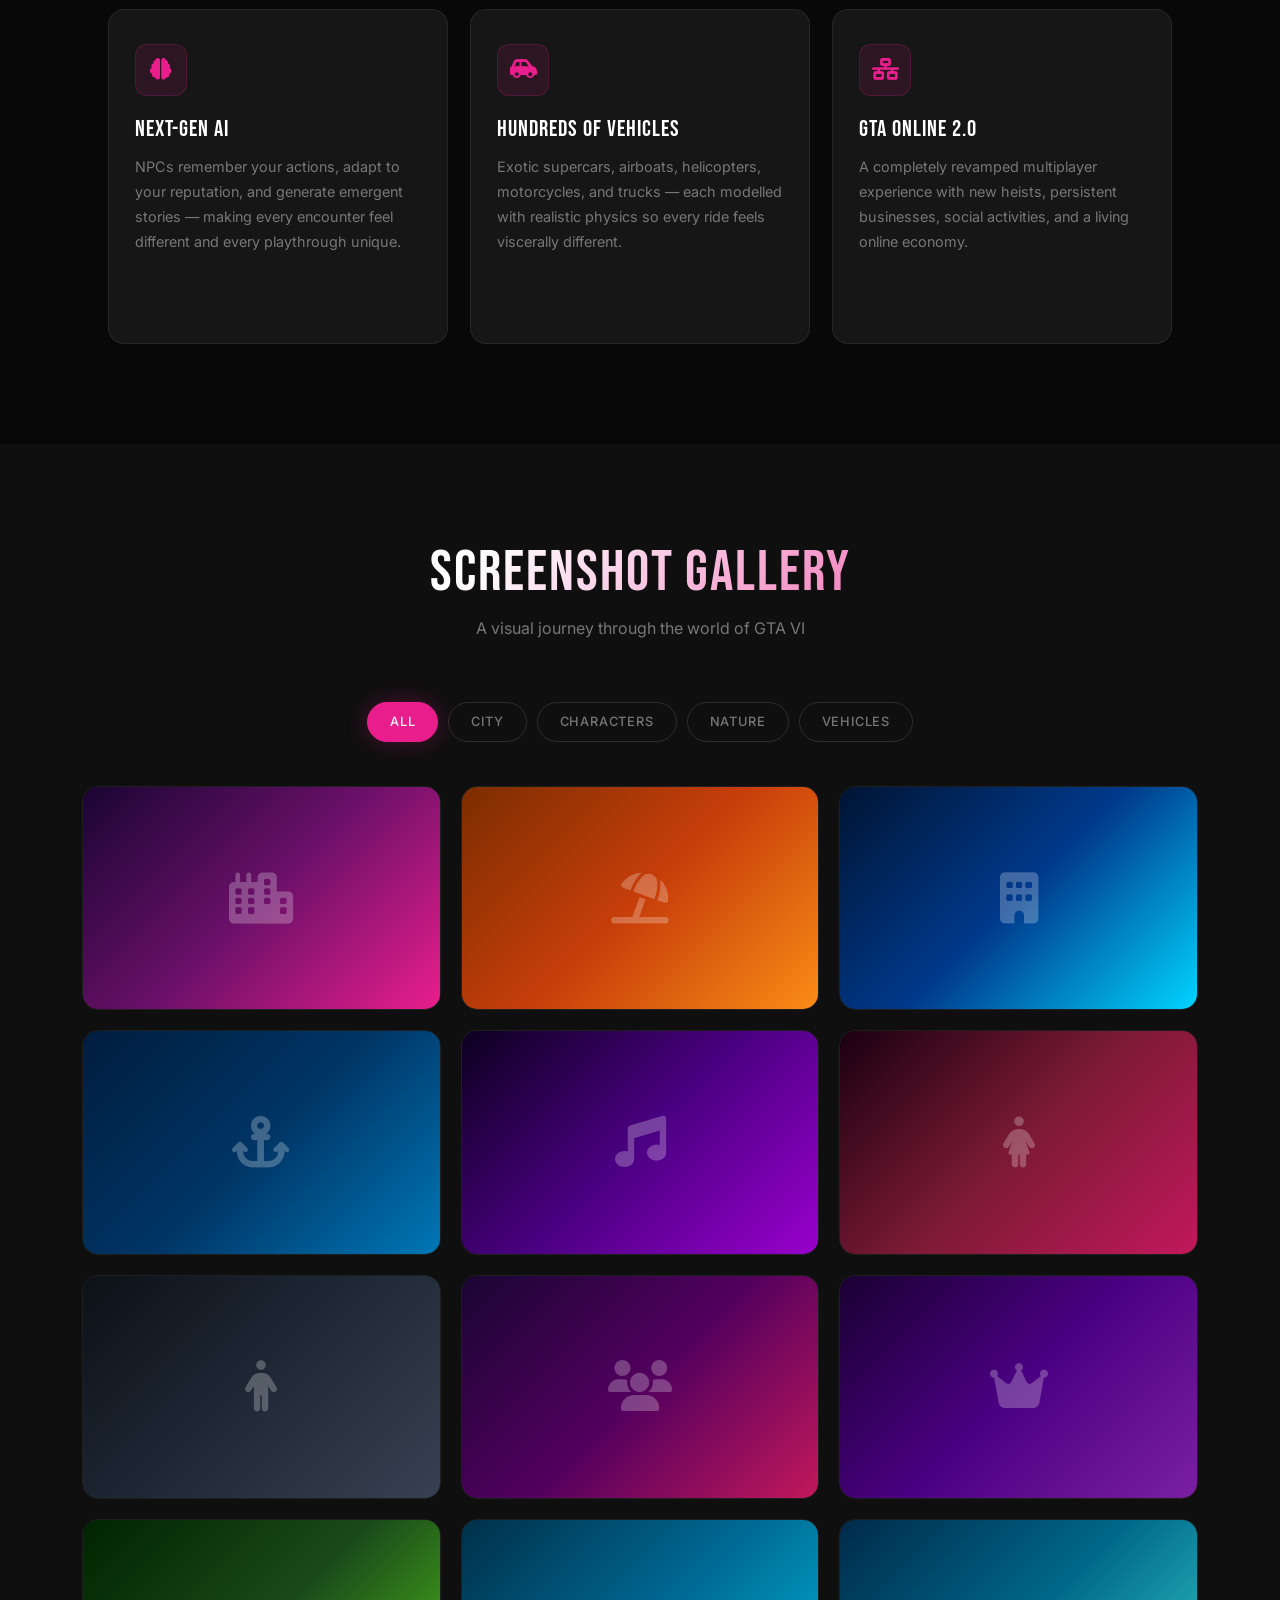
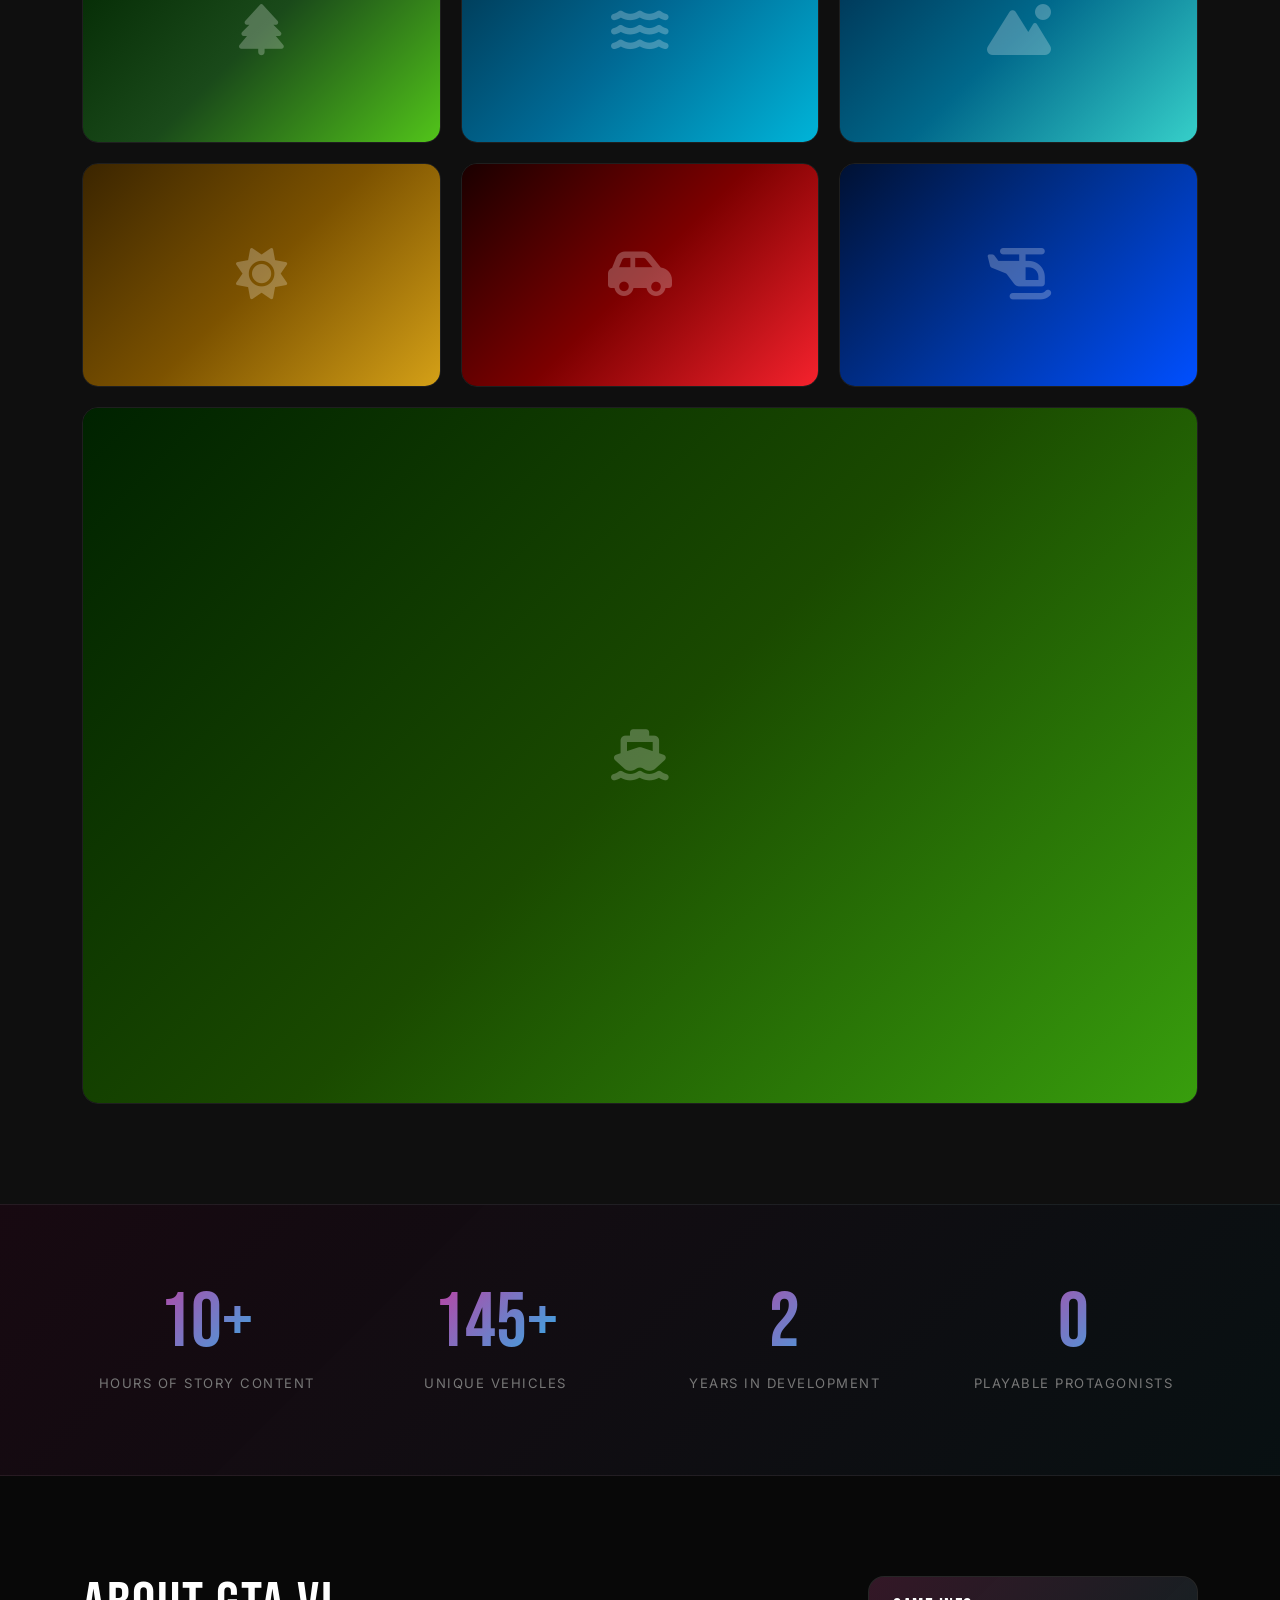
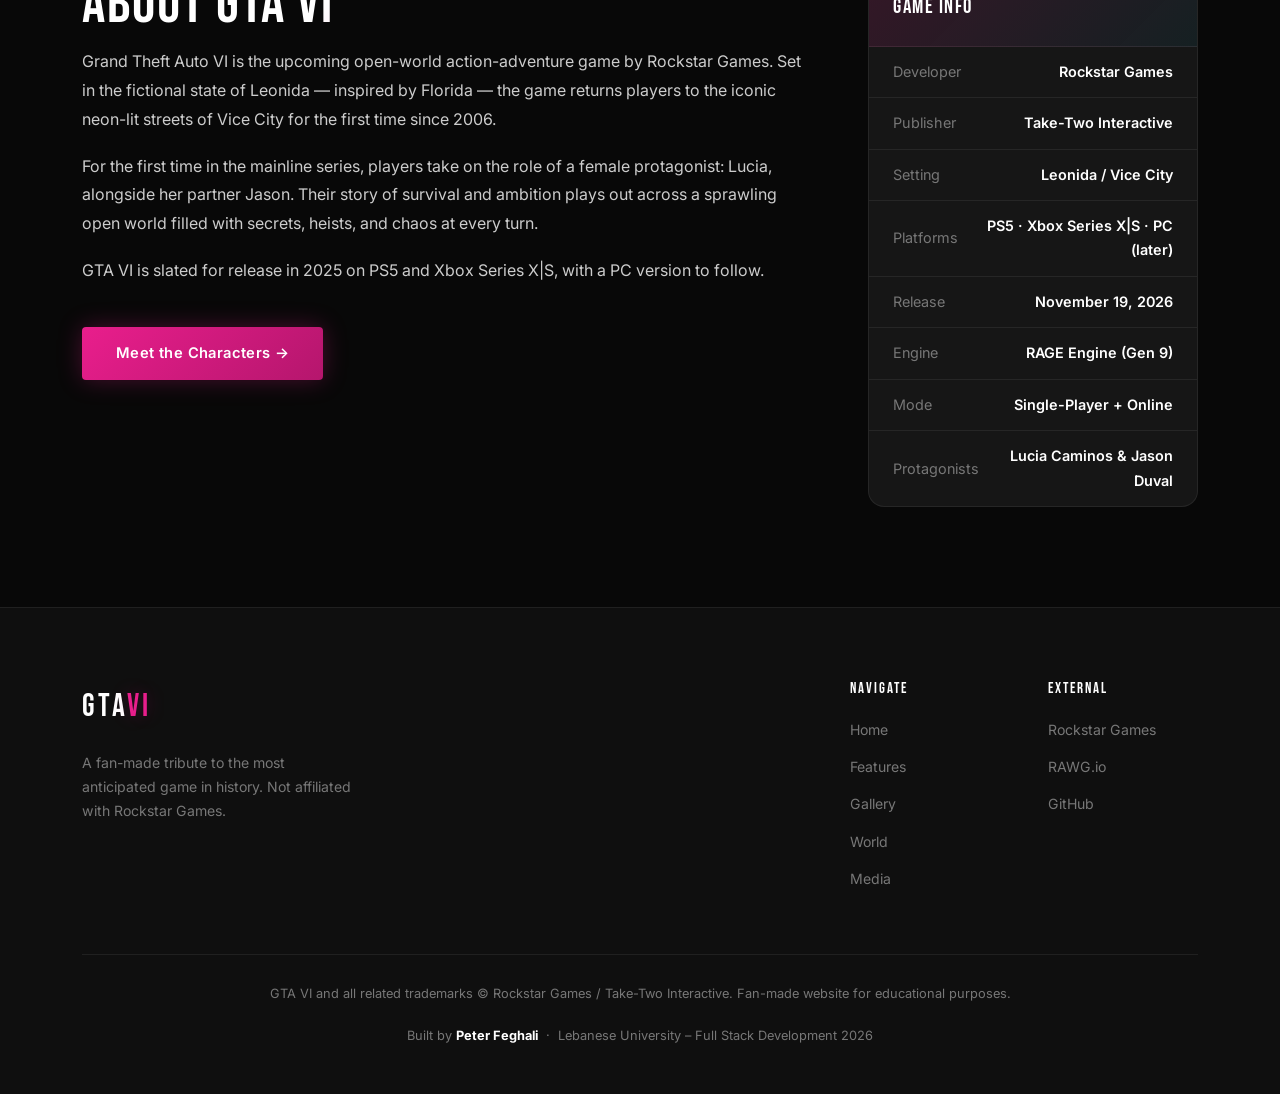
==== commit 21998023: "Correct youtube trailers error, make features cards clickable, open gallery items in a full size car" ====
--- a/index.html
+++ b/index.html
@@ -184,6 +184,30 @@
     </div>
   </footer>
 
+  <!-- ══════════════════════════════════════════════
+       GALLERY LIGHTBOX MODAL
+       Opens when any gallery item is clicked.
+       Populated by Gallery class in home.js.
+       ══════════════════════════════════════════════ -->
+  <div class="modal fade" id="galleryModal" tabindex="-1"
+       aria-labelledby="galleryModalTitle" aria-hidden="true">
+    <div class="modal-dialog modal-dialog-centered modal-lg">
+      <div class="modal-content">
+        <div class="modal-header">
+          <h5 class="modal-title" id="galleryModalTitle" style="font-family:var(--font-display);font-size:1.1rem;letter-spacing:1px;">Gallery</h5>
+          <button type="button" class="btn-close" data-bs-dismiss="modal" aria-label="Close"></button>
+        </div>
+        <div class="modal-body">
+          <!-- Populated dynamically by Gallery._openModal() -->
+          <div class="gallery-modal-thumb" id="modalThumb"></div>
+          <span class="gallery-modal-tag"  id="modalTag"></span>
+          <h3 class="gallery-modal-title"  id="modalTitle"></h3>
+          <p  class="gallery-modal-desc"   id="modalDesc"></p>
+        </div>
+      </div>
+    </div>
+  </div>
+
   <!-- Bootstrap JS bundle -->
   <script src="https://cdn.jsdelivr.net/npm/bootstrap@5.3.3/dist/js/bootstrap.bundle.min.js"></script>
   <!-- Shared classes (Navbar, CounterAnimation, ScrollReveal) -->
--- a/css/style.css
+++ b/css/style.css
@@ -1,22 +1,33 @@
-
+/* ── 1. CSS CUSTOM PROPERTIES ───────────────────────────────── */
 :root {
+  /* Background layers */
   --bg:          #080808;
   --surface:     #0f0f0f;
   --card:        #161616;
   --card-hover:  #1c1c1c;
+
+  /* Borders */
   --border:      rgba(255, 255, 255, 0.07);
   --border-mid:  rgba(255, 255, 255, 0.12);
+
+  /* Brand colours  – Vice City neon palette */
   --pink:        #e91e8c;
   --pink-dark:   #b5166d;
   --pink-glow:   rgba(233, 30, 140, 0.28);
   --cyan:        #00d4ff;
   --cyan-glow:   rgba(0, 212, 255, 0.18);
   --gold:        #f5c518;
+
+  /* Text */
   --text:        #ffffff;
   --text-light:  #cccccc;
   --text-muted:  #777777;
+
+  /* Fonts */
   --font-display: 'Bebas Neue', sans-serif;
   --font-body:    'Inter', sans-serif;
+
+  /* Misc */
   --radius:      10px;
   --radius-lg:   16px;
   --nav-h:       68px;
@@ -24,6 +35,7 @@
   --transition:  0.3s var(--ease);
 }
 
+/* ── 2. RESET & BASE ─────────────────────────────────────────── */
 *, *::before, *::after { box-sizing: border-box; margin: 0; padding: 0; }
 
 html { scroll-behavior: smooth; font-size: 16px; }
@@ -43,6 +55,7 @@
 
 ul { list-style: none; padding: 0; margin: 0; }
 
+/* ── 3. UTILITY ─────────────────────────────────────────────── */
 .hidden { display: none !important; }
 
 .section-pad { padding: 100px 0; }
@@ -73,6 +86,7 @@
   margin: 0 auto;
 }
 
+/* ── 4. BUTTONS ─────────────────────────────────────────────── */
 .btn-primary-custom {
   display: inline-flex;
   align-items: center;
@@ -118,6 +132,7 @@
   box-shadow: 0 0 30px var(--cyan-glow);
 }
 
+/* ── 5. NAVBAR ──────────────────────────────────────────────── */
 #mainNavbar {
   background: rgba(8, 8, 8, 0.92);
   backdrop-filter: blur(20px);
@@ -133,10 +148,12 @@
   box-shadow: 0 4px 40px rgba(0, 0, 0, 0.6);
 }
 
+/* Brand */
 .navbar-brand { font-family: var(--font-display); font-size: 1.85rem; letter-spacing: 3px; }
 .brand-gta    { color: var(--text); }
 .brand-vi     { color: var(--pink); text-shadow: 0 0 18px var(--pink-glow); }
 
+/* Toggler */
 .navbar-toggler {
   border: 1px solid var(--border-mid);
   border-radius: 6px;
@@ -146,6 +163,7 @@
   background-image: url("data:image/svg+xml,%3csvg xmlns='http://www.w3.org/2000/svg' viewBox='0 0 30 30'%3e%3cpath stroke='rgba%28255%2C255%2C255%2C0.75%29' stroke-linecap='round' stroke-width='2' d='M4 7h22M4 15h22M4 23h22'/%3e%3c/svg%3e");
 }
 
+/* Nav links */
 .nav-link {
   color: var(--text-muted) !important;
   font-size: 0.82rem;
@@ -170,6 +188,7 @@
   box-shadow: 0 0 28px var(--pink-glow);
 }
 
+/* ── 6. HERO (Home) ─────────────────────────────────────────── */
 .hero-section {
   position: relative;
   min-height: 100vh;
@@ -178,6 +197,7 @@
   overflow: hidden;
 }
 
+/* Atmospheric gradient background */
 .hero-bg {
   position: absolute;
   inset: 0;
@@ -189,6 +209,7 @@
   z-index: 0;
 }
 
+/* CRT scanline texture */
 .hero-scanlines {
   position: absolute;
   inset: 0;
@@ -211,6 +232,7 @@
   padding-bottom: 100px;
 }
 
+/* Eyebrow pill */
 .hero-eyebrow {
   display: inline-block;
   padding: 6px 20px;
@@ -234,6 +256,7 @@
   margin-bottom: 0;
 }
 
+/* Signature element: giant "VI" — the most memorable part of the design */
 .hero-roman {
   font-family: var(--font-display);
   font-size: clamp(7rem, 22vw, 17rem);
@@ -262,6 +285,7 @@
   flex-wrap: wrap;
 }
 
+/* Scroll indicator */
 .hero-scroll {
   position: absolute;
   bottom: 36px;
@@ -288,6 +312,7 @@
   50%       { transform: translateX(-50%) translateY(10px); opacity: 0.5; }
 }
 
+/* ── 7. FEATURES GRID ───────────────────────────────────────── */
 .features-grid {
   display: flex;
   flex-wrap: wrap;
@@ -347,6 +372,17 @@
   line-height: 1.75;
 }
 
+/* ── 8. GALLERY  (UNIQUE REQUIREMENT) ──────────────────────── */
+/*
+ * UNIQUE UI REQUIREMENT – Peter Feghali
+ * "Create a responsive 3-column layout using Flexbox for a gallery"
+ *
+ * Implementation:
+ *   .gallery-grid  →  display: flex; flex-wrap: wrap;
+ *   .gallery-item  →  flex: 1 1 calc(33.333% - 14px)   [3 cols, desktop]
+ *   @992px         →  flex: 1 1 calc(50% - 10px)        [2 cols, tablet]
+ *   @768px         →  flex: 1 1 100%                     [1 col,  mobile]
+ */
 .gallery-section { background: var(--surface); }
 
 .gallery-filters {
@@ -379,6 +415,7 @@
   box-shadow: 0 0 22px var(--pink-glow);
 }
 
+/* 3-Column Flexbox Gallery Grid */
 .gallery-grid {
   display: flex;
   flex-wrap: wrap;
@@ -453,6 +490,8 @@
   text-transform: uppercase;
   letter-spacing: 1.2px;
 }
+
+/* ── 9. STATS ───────────────────────────────────────────────── */
 .stats-section {
   padding: 80px 0;
   background: linear-gradient(135deg,
@@ -491,6 +530,7 @@
   display: block;
 }
 
+/* ── 10. ABOUT ──────────────────────────────────────────────── */
 .about-grid {
   display: flex;
   gap: 64px;
@@ -529,6 +569,7 @@
 .info-label { color: var(--text-muted); }
 .info-value  { color: var(--text); font-weight: 600; text-align: right; }
 
+/* ── 11. PAGE HERO (World & Media) ─────────────────────────── */
 .page-hero {
   position: relative;
   height: 52vh;
@@ -569,6 +610,7 @@
 }
 .page-hero-content p { color: var(--text-muted); font-size: 1.05rem; }
 
+/* ── 12. CHARACTERS ─────────────────────────────────────────── */
 .characters-grid {
   display: flex;
   flex-wrap: wrap;
@@ -645,6 +687,7 @@
   color: var(--text-light);
 }
 
+/* ── 13. LOCATIONS ──────────────────────────────────────────── */
 .locations-grid {
   display: flex;
   flex-wrap: wrap;
@@ -701,12 +744,14 @@
 }
 .location-info p { font-size: 0.82rem; color: var(--text-muted); line-height: 1.55; }
 
+/* ── 14. TIMELINE ───────────────────────────────────────────── */
 .timeline-wrap {
   position: relative;
   max-width: 820px;
   margin: 0 auto;
 }
 
+/* vertical spine */
 .timeline-wrap::before {
   content: '';
   position: absolute;
@@ -724,7 +769,9 @@
   position: relative;
   align-items: flex-start;
 }
+/* Odd events: content on right */
 .timeline-event:nth-child(odd)  { flex-direction: row; }
+/* Even events: content on left  */
 .timeline-event:nth-child(even) { flex-direction: row-reverse; }
 .timeline-event:nth-child(even) .timeline-body { text-align: right; }
 .timeline-event:nth-child(even) .event-traits   { justify-content: flex-end; }
@@ -771,6 +818,7 @@
 }
 .timeline-body p { color: var(--text-muted); font-size: 0.88rem; line-height: 1.7; }
 
+/* ── 15. TRAILER ────────────────────────────────────────────── */
 .trailer-wrapper {
   position: relative;
   padding-bottom: 56.25%;
@@ -791,6 +839,7 @@
   border: none;
 }
 
+/* ── 16. API CONTROLS ───────────────────────────────────────── */
 .api-controls {
   display: flex;
   gap: 14px;
@@ -855,11 +904,13 @@
 .api-select:focus { border-color: var(--pink); }
 .api-select option { background: var(--card); }
 
+/* ── 17. API STATES ─────────────────────────────────────────── */
 .api-state {
   text-align: center;
   padding: 80px 20px;
 }
 
+/* Loading */
 .api-loading p { color: var(--text-muted); margin-top: 20px; font-size: 0.95rem; }
 
 .spinner {
@@ -873,18 +924,23 @@
 }
 @keyframes spin { to { transform: rotate(360deg); } }
 
+/* Error */
 .api-error i { font-size: 3rem; color: #ff4757; display: block; margin-bottom: 18px; }
 .api-error h3 { font-family: var(--font-display); font-size: 1.6rem; margin-bottom: 8px; }
 .api-error p  { color: var(--text-muted); margin-bottom: 24px; max-width: 480px; margin-left: auto; margin-right: auto; }
 
+/* Empty */
 .api-empty i { font-size: 3rem; color: var(--border-mid); display: block; margin-bottom: 16px; }
 .api-empty p  { color: var(--text-muted); }
 
+/* Results bar */
 .results-bar {
   margin-bottom: 20px;
   color: var(--text-muted);
   font-size: 0.88rem;
 }
+
+/* ── 18. GAMES GRID ─────────────────────────────────────────── */
 .games-grid {
   display: flex;
   flex-wrap: wrap;
@@ -974,6 +1030,7 @@
 .game-rating span.count { color: var(--text-muted); font-size: 0.78rem; font-weight: 400; }
 .game-year { color: var(--text-muted); font-size: 0.83rem; }
 
+/* ── 19. PAGINATION ─────────────────────────────────────────── */
 .pagination-controls {
   display: flex;
   justify-content: center;
@@ -1002,6 +1059,7 @@
 
 .page-indicator { color: var(--text-muted); font-size: 0.88rem; min-width: 90px; text-align: center; }
 
+/* ── 20. FOOTER ─────────────────────────────────────────────── */
 .site-footer {
   background: var(--surface);
   border-top: 1px solid var(--border);
@@ -1046,20 +1104,26 @@
 }
 .footer-bottom strong { color: var(--text); }
 
+/* ── 21. CUSTOM SCROLLBAR ───────────────────────────────────── */
 ::-webkit-scrollbar         { width: 5px; }
 ::-webkit-scrollbar-track   { background: var(--bg); }
 ::-webkit-scrollbar-thumb   { background: var(--pink); border-radius: 3px; }
 
+/* ── 22. ANIMATIONS ─────────────────────────────────────────── */
 @keyframes fadeUp {
   from { opacity: 0; transform: translateY(22px); }
   to   { opacity: 1; transform: translateY(0);    }
 }
 
+/* ScrollReveal – applied by app.js */
 .sr-hidden  { opacity: 0; transform: translateY(28px); transition: opacity 0.6s var(--ease), transform 0.6s var(--ease); }
 .sr-visible { opacity: 1; transform: translateY(0); }
 
+/* ── 23. RESPONSIVE ─────────────────────────────────────────── */
+
+/* Tablet: ≤992px  –  gallery becomes 2 columns */
 @media (max-width: 992px) {
-  .gallery-item { flex: 1 1 calc(50% - 10px); }   
+  .gallery-item { flex: 1 1 calc(50% - 10px); }   /* 2-col gallery */
 
   .timeline-wrap::before { left: 20px; }
   .timeline-event,
@@ -1073,6 +1137,7 @@
   .characters-grid .character-card { max-width: 100%; }
 }
 
+/* Tablet small / phone large: ≤768px – gallery 1 column */
 @media (max-width: 768px) {
   .section-pad { padding: 70px 0; }
 
@@ -1100,6 +1165,7 @@
   .page-btn { padding: 10px 18px; font-size: 0.82rem; }
 }
 
+/* Mobile: ≤480px */
 @media (max-width: 480px) {
   .navbar-brand { font-size: 1.55rem; }
 
@@ -1115,7 +1181,223 @@
   .section-title { font-size: clamp(1.8rem, 8vw, 2.4rem); }
 }
 
+/* Respect reduced-motion preference */
 @media (prefers-reduced-motion: reduce) {
   *, *::before, *::after { animation-duration: 0.01ms !important; transition-duration: 0.01ms !important; }
   .hero-scroll { animation: none; }
 }
+
+/* ── 24. TRAILERS GRID ──────────────────────────────────────── */
+.trailers-grid {
+  display: flex;
+  flex-wrap: wrap;
+  gap: 36px;
+  justify-content: center;
+}
+
+.trailer-card {
+  flex: 1 1 440px;
+  max-width: 620px;
+  background: var(--card);
+  border: 1px solid var(--border);
+  border-radius: var(--radius-lg);
+  overflow: hidden;
+  transition: box-shadow var(--transition);
+}
+.trailer-card:hover {
+  box-shadow: 0 20px 60px rgba(0,0,0,0.5), 0 0 40px var(--pink-glow);
+}
+
+/* Thumbnail area */
+.trailer-thumb {
+  position: relative;
+  width: 100%;
+  aspect-ratio: 16 / 9;
+  overflow: hidden;
+  background: linear-gradient(135deg, #100818, #0f0f0f);
+  cursor: pointer;
+}
+.trailer-thumb img {
+  width: 100%; height: 100%;
+  object-fit: cover;
+  display: block;
+  transition: transform var(--transition), filter var(--transition);
+}
+.trailer-thumb:hover img {
+  transform: scale(1.04);
+  filter: brightness(0.65);
+}
+.trailer-overlay {
+  position: absolute;
+  inset: 0;
+  display: flex;
+  align-items: center;
+  justify-content: center;
+  background: rgba(0,0,0,0.3);
+  transition: background var(--transition);
+}
+.trailer-thumb:hover .trailer-overlay { background: rgba(0,0,0,0.15); }
+
+/* Play button */
+.play-btn {
+  width: 72px;
+  height: 72px;
+  border-radius: 50%;
+  background: var(--pink);
+  border: none;
+  color: #fff;
+  font-size: 1.6rem;
+  cursor: pointer;
+  display: flex;
+  align-items: center;
+  justify-content: center;
+  padding-left: 4px; /* optical centre for play icon */
+  box-shadow: 0 0 40px var(--pink-glow), 0 8px 24px rgba(0,0,0,0.5);
+  transition: transform var(--transition), box-shadow var(--transition);
+}
+.play-btn:hover {
+  transform: scale(1.12);
+  box-shadow: 0 0 60px var(--pink-glow), 0 12px 32px rgba(0,0,0,0.5);
+}
+
+/* Iframe wrapper */
+.trailer-iframe-wrap {
+  position: relative;
+  width: 100%;
+  aspect-ratio: 16 / 9;
+}
+.trailer-iframe-wrap iframe {
+  position: absolute;
+  inset: 0;
+  width: 100%; height: 100%;
+  border: none;
+}
+
+/* Meta row below trailer */
+.trailer-meta {
+  padding: 18px 22px 20px;
+  display: flex;
+  flex-direction: column;
+  gap: 10px;
+}
+.trailer-badge {
+  display: inline-block;
+  padding: 4px 12px;
+  background: rgba(233,30,140,0.15);
+  border: 1px solid rgba(233,30,140,0.35);
+  color: var(--pink);
+  font-size: 0.72rem;
+  font-weight: 700;
+  letter-spacing: 1.5px;
+  text-transform: uppercase;
+  border-radius: 50px;
+  width: fit-content;
+}
+.trailer-badge-2 {
+  background: rgba(0,212,255,0.1);
+  border-color: rgba(0,212,255,0.3);
+  color: var(--cyan);
+}
+.trailer-info h3 {
+  font-family: var(--font-display);
+  font-size: 1.25rem;
+  letter-spacing: 0.5px;
+  margin-bottom: 4px;
+}
+.trailer-info p { color: var(--text-muted); font-size: 0.83rem; line-height: 1.6; }
+
+.yt-link {
+  display: inline-flex;
+  align-items: center;
+  gap: 8px;
+  color: var(--text-muted);
+  font-size: 0.85rem;
+  font-weight: 500;
+  transition: color var(--transition);
+  width: fit-content;
+}
+.yt-link:hover { color: #ff0000; }
+.yt-link i { font-size: 1.1rem; }
+
+/* ── 25. GALLERY LIGHTBOX MODAL ─────────────────────────────── */
+.gallery-modal-thumb {
+  width: 100%;
+  aspect-ratio: 16 / 10;
+  border-radius: var(--radius);
+  display: flex;
+  align-items: center;
+  justify-content: center;
+  font-size: 6rem;
+  color: rgba(255,255,255,0.2);
+  margin-bottom: 24px;
+  overflow: hidden;
+}
+.gallery-modal-tag {
+  display: inline-block;
+  padding: 4px 14px;
+  background: var(--pink);
+  color: #fff;
+  font-size: 0.72rem;
+  font-weight: 700;
+  border-radius: 50px;
+  text-transform: uppercase;
+  letter-spacing: 1.2px;
+  margin-bottom: 12px;
+}
+.gallery-modal-title {
+  font-family: var(--font-display);
+  font-size: 2rem;
+  letter-spacing: 1px;
+  margin-bottom: 10px;
+}
+.gallery-modal-desc {
+  color: var(--text-muted);
+  font-size: 0.95rem;
+  line-height: 1.75;
+}
+
+/* Bootstrap modal dark overrides */
+.modal-content {
+  background: var(--card);
+  border: 1px solid var(--border-mid);
+  border-radius: var(--radius-lg);
+  color: var(--text);
+}
+.modal-header {
+  border-bottom: 1px solid var(--border);
+  padding: 16px 20px;
+}
+.modal-body  { padding: 24px; }
+.btn-close   { filter: invert(1) brightness(0.7); }
+
+/* Feature cards – clickable */
+.feature-card-link {
+  display: block;
+  text-decoration: none;
+  color: inherit;
+}
+.feature-card-link .feature-card {
+  cursor: pointer;
+}
+.feature-card .feature-arrow {
+  display: inline-block;
+  margin-top: 14px;
+  font-size: 0.82rem;
+  color: var(--pink);
+  font-weight: 600;
+  letter-spacing: 0.5px;
+  opacity: 0;
+  transform: translateX(-6px);
+  transition: opacity var(--transition), transform var(--transition);
+}
+.feature-card:hover .feature-arrow {
+  opacity: 1;
+  transform: translateX(0);
+}
+
+/* ── 26. TRAILER RESPONSIVE ─────────────────────────────────── */
+@media (max-width: 768px) {
+  .trailers-grid { gap: 24px; }
+  .trailer-card  { flex: 1 1 100%; }
+  .play-btn { width: 58px; height: 58px; font-size: 1.3rem; }
+}
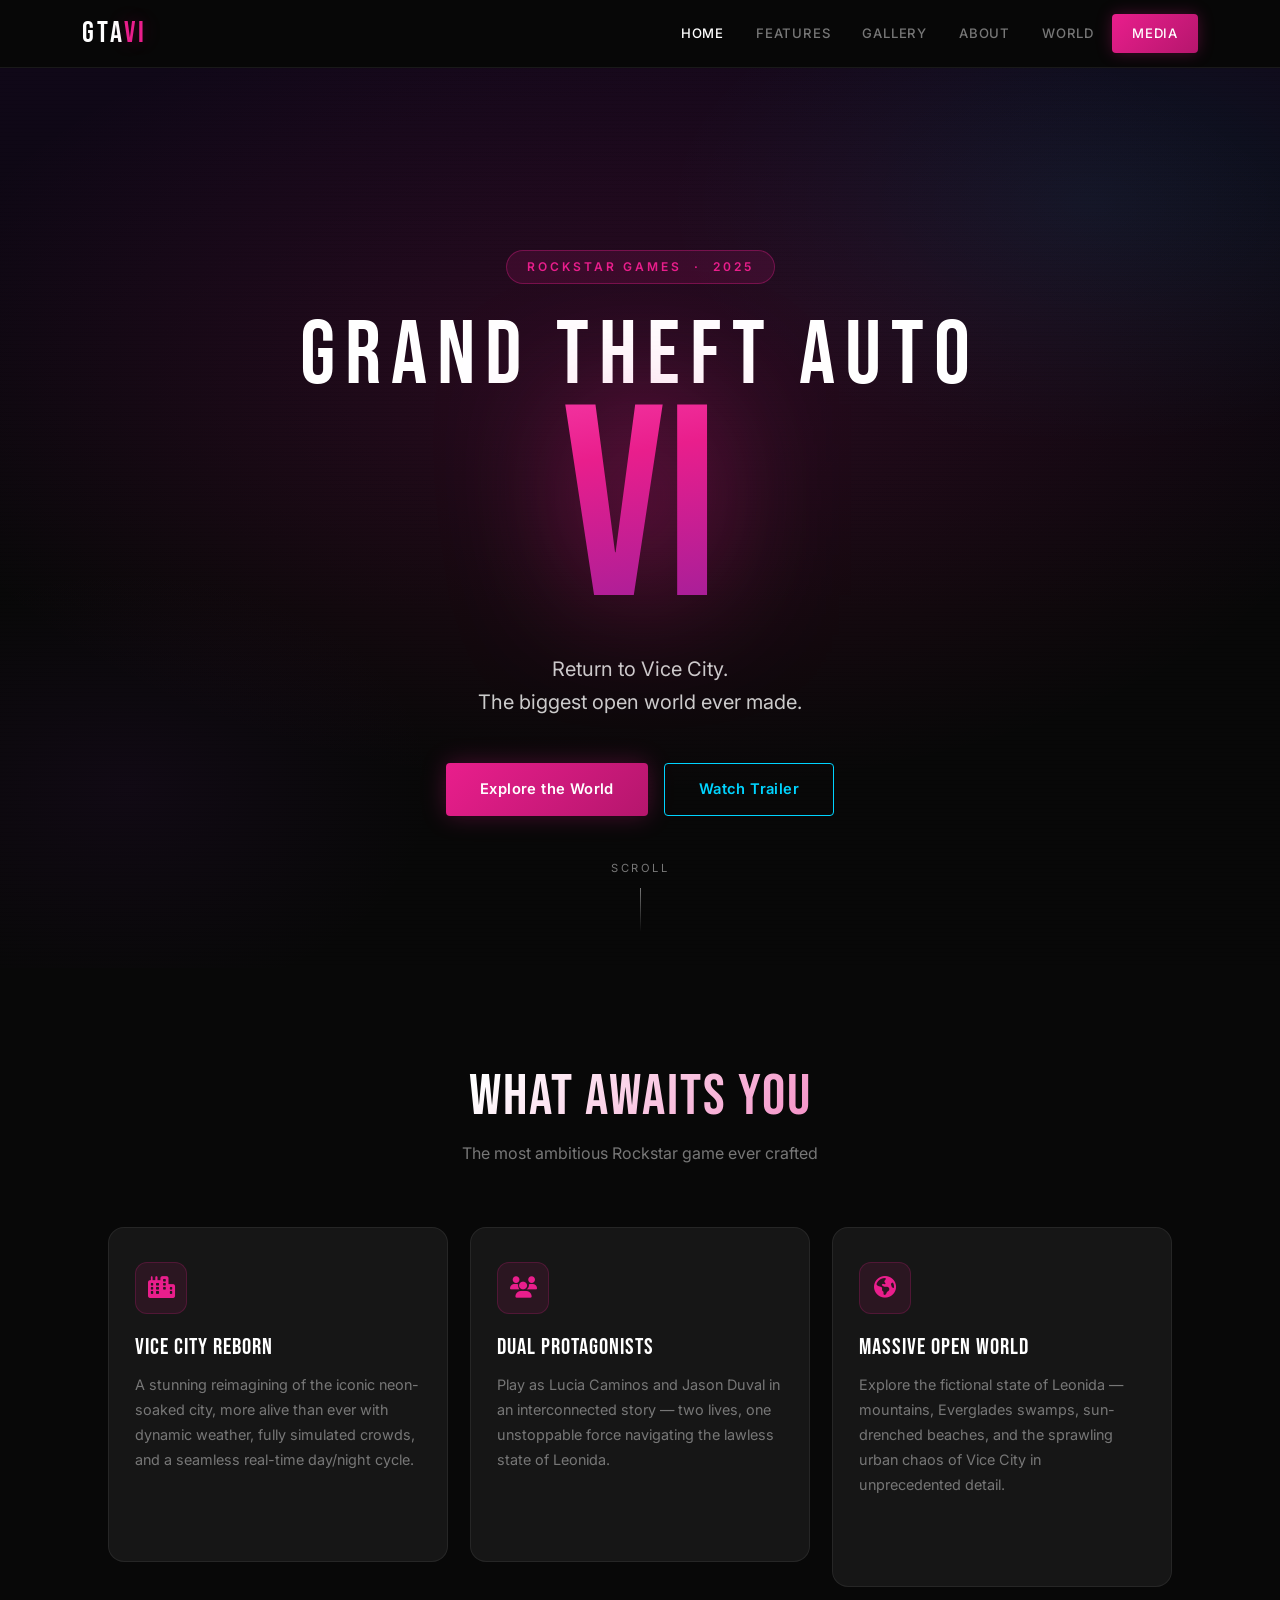
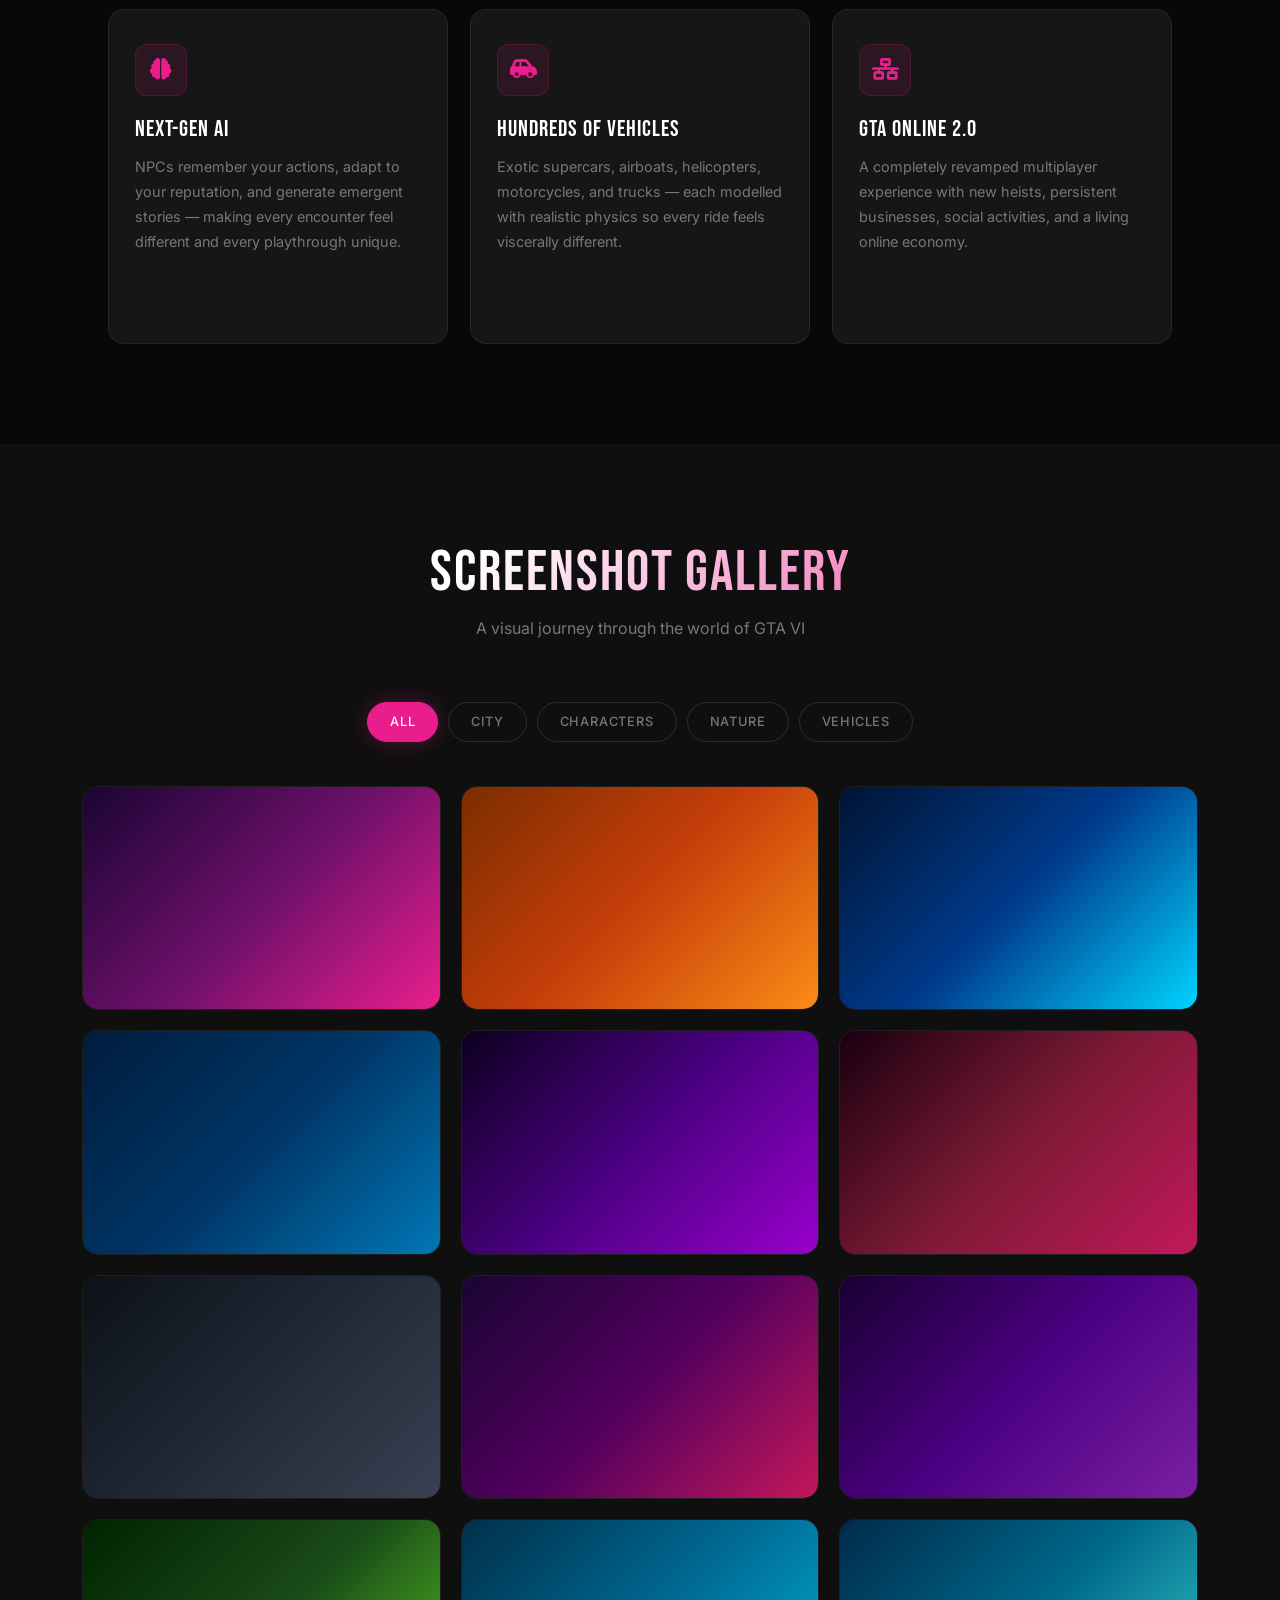
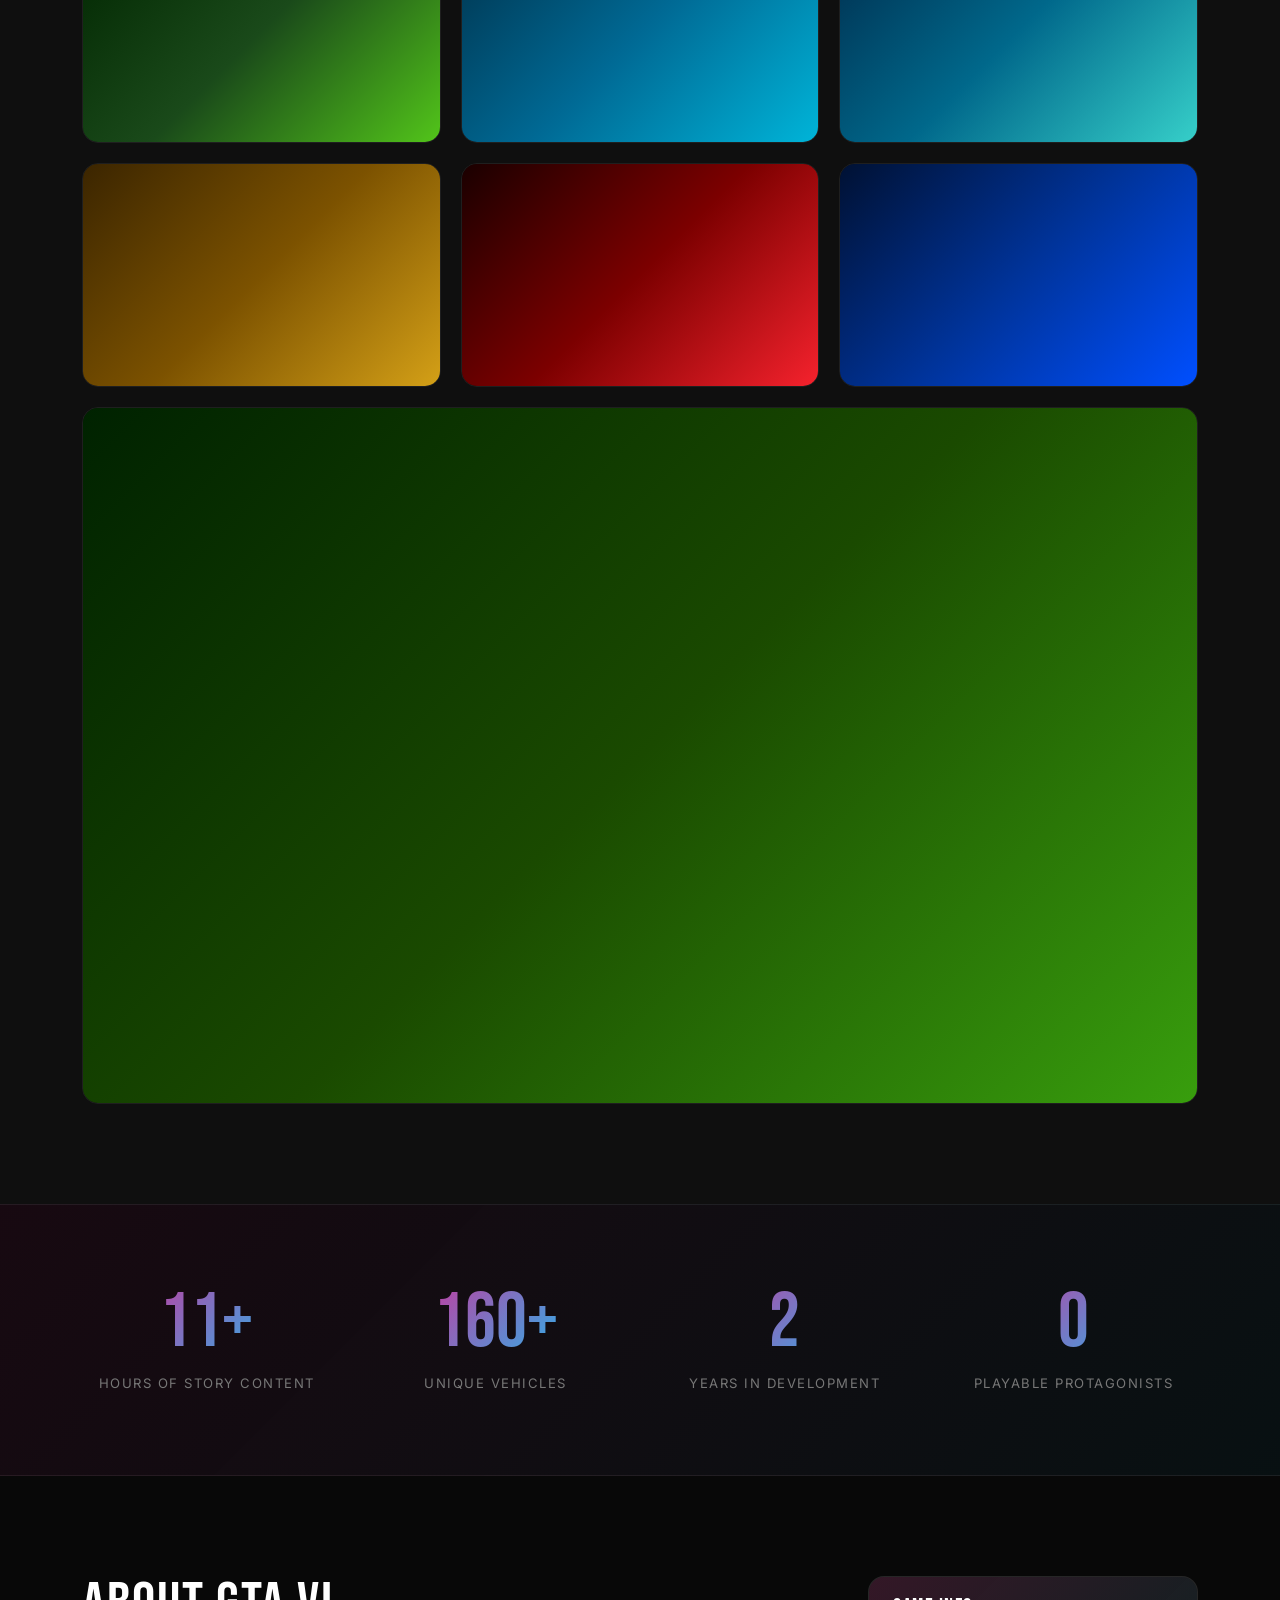
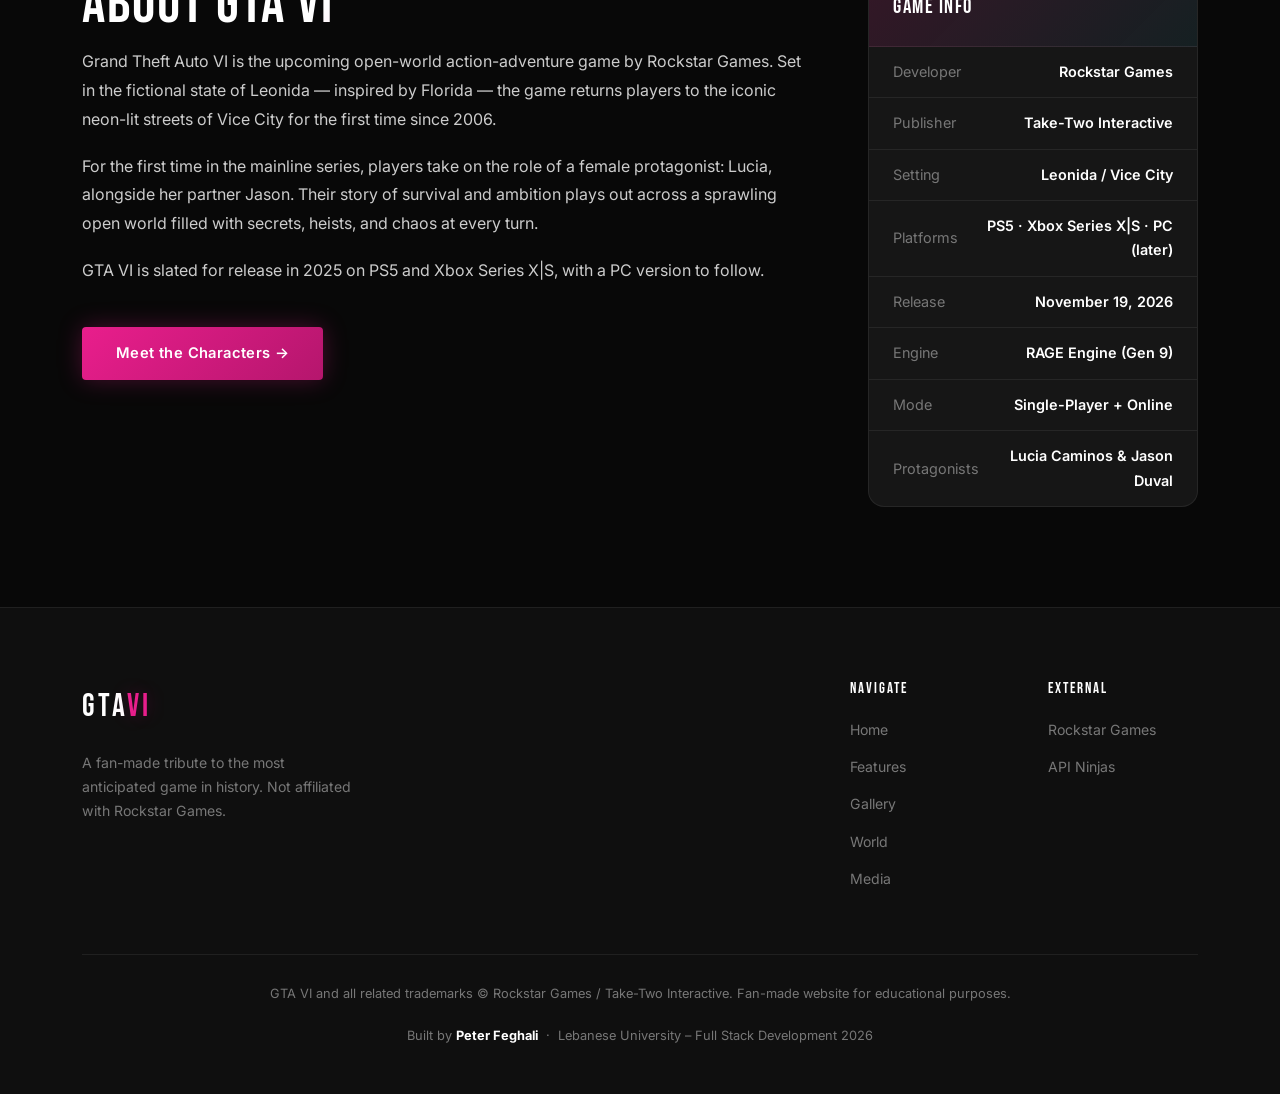
==== commit 831d8b1a: "highlight the active tab in the navigation bar, open trailers directly in youtube in a new tab, and " ====
--- a/index.html
+++ b/index.html
@@ -170,8 +170,7 @@
           <h5>External</h5>
           <ul>
             <li><a href="https://www.rockstargames.com/VI" target="_blank" rel="noopener">Rockstar Games</a></li>
-            <li><a href="https://rawg.io" target="_blank" rel="noopener">RAWG.io</a></li>
-            <li><a href="https://github.com/" target="_blank" rel="noopener">GitHub</a></li>
+            <li><a href="https://api-ninjas.com" target="_blank" rel="noopener">API Ninjas</a></li>
           </ul>
         </div>
       </div>
--- a/css/style.css
+++ b/css/style.css
@@ -1401,3 +1401,74 @@
   .trailer-card  { flex: 1 1 100%; }
   .play-btn { width: 58px; height: 58px; font-size: 1.3rem; }
 }
+
+/* ── 27. REAL IMAGES – Characters, Locations, Gallery ──────── */
+
+/* Character portrait: image fills the box, gradient is fallback bg */
+.character-portrait {
+  position: relative;
+  overflow: hidden;
+}
+.character-portrait img {
+  position: absolute;
+  inset: 0;
+  width: 100%;
+  height: 100%;
+  object-fit: cover;
+  object-position: center top;
+  transition: transform var(--transition);
+}
+.character-card:hover .character-portrait img {
+  transform: scale(1.06);
+}
+/* Keep the bottom fade overlay on top of the image */
+.character-portrait::after {
+  z-index: 1;
+}
+
+/* Location card: image fills the background box */
+.location-bg {
+  position: absolute;
+  inset: 0;
+  overflow: hidden;
+}
+.location-bg img {
+  width: 100%;
+  height: 100%;
+  object-fit: cover;
+  object-position: center;
+  transition: transform var(--transition);
+}
+.location-card:hover .location-bg img {
+  transform: scale(1.06);
+}
+
+/* Gallery thumb: image fills the card */
+.gallery-thumb {
+  position: relative;
+  overflow: hidden;
+}
+.gallery-thumb img {
+  position: absolute;
+  inset: 0;
+  width: 100%;
+  height: 100%;
+  object-fit: cover;
+  object-position: center;
+  transition: transform var(--transition);
+}
+.gallery-item:hover .gallery-thumb img {
+  transform: scale(1.07);
+}
+
+/* Modal thumb image */
+.gallery-modal-thumb {
+  overflow: hidden;
+  border-radius: var(--radius);
+}
+.gallery-modal-thumb img {
+  width: 100%;
+  height: 100%;
+  object-fit: cover;
+  display: block;
+}
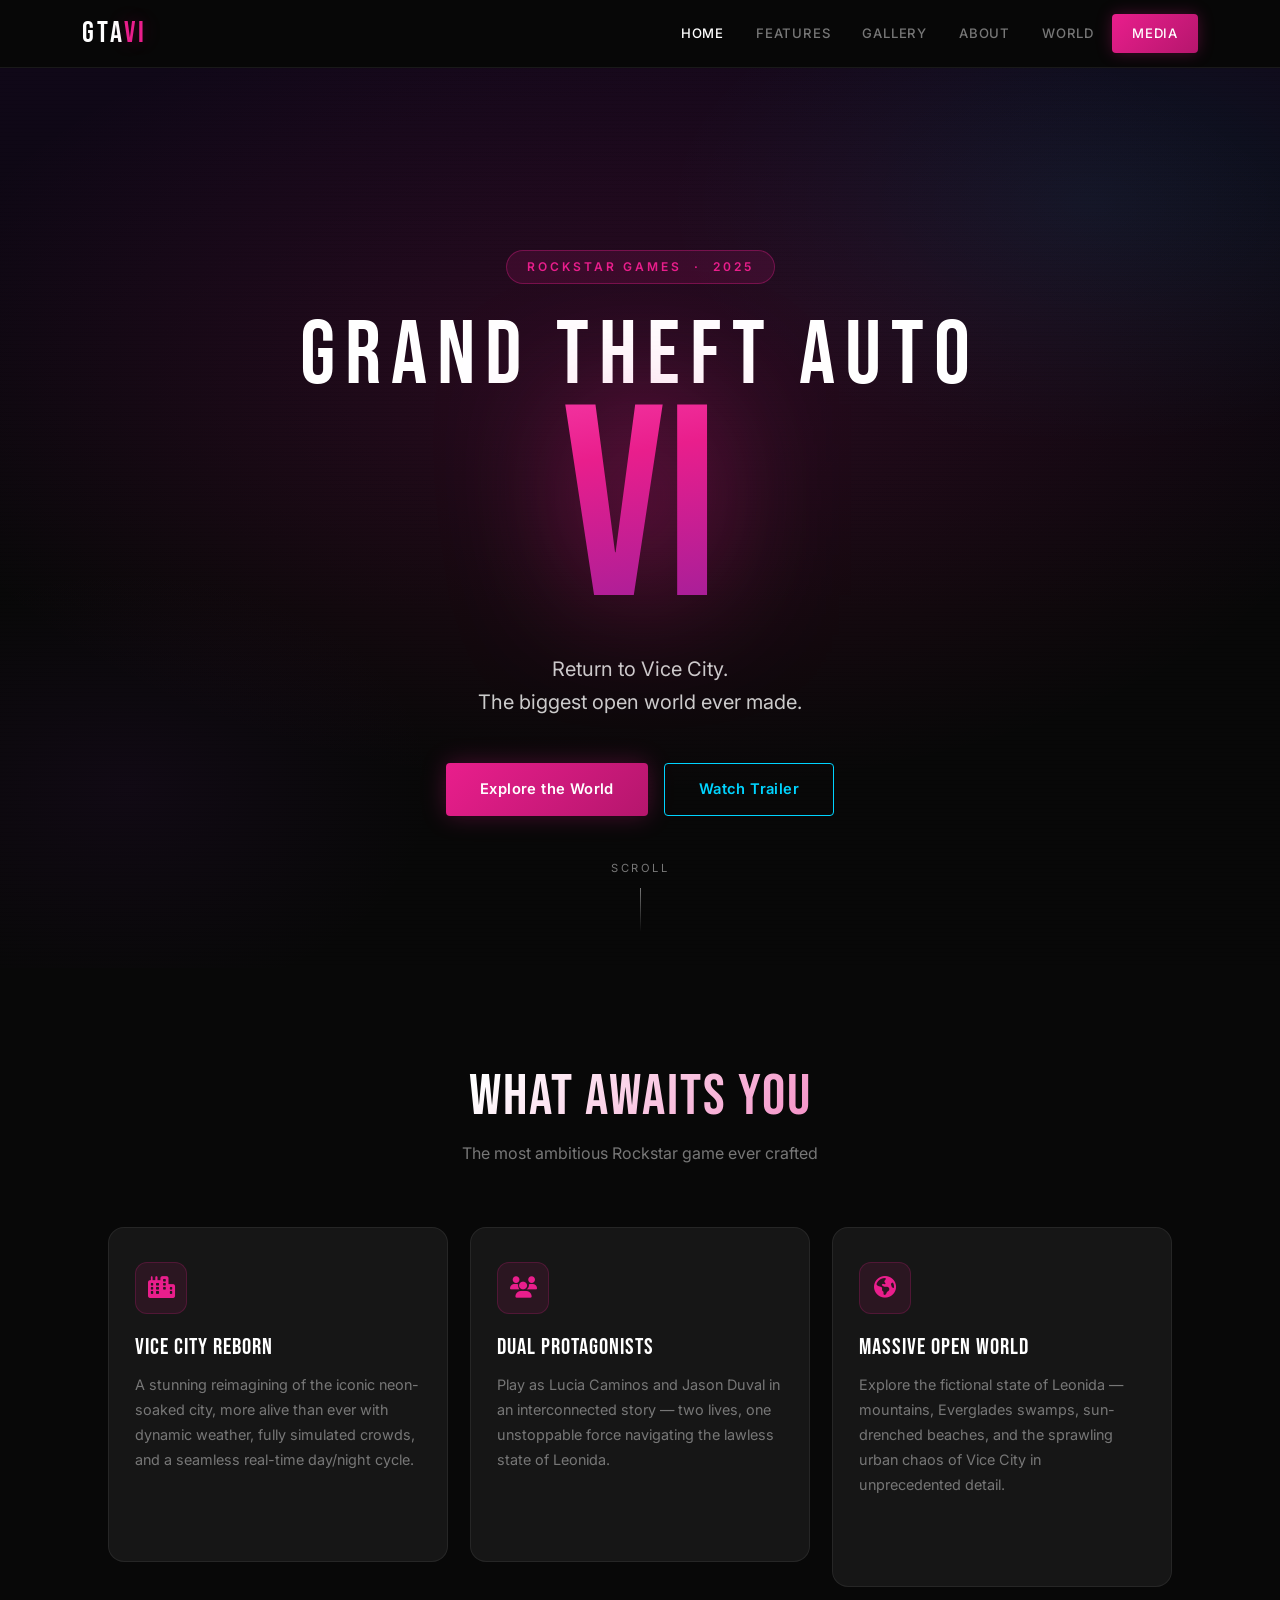
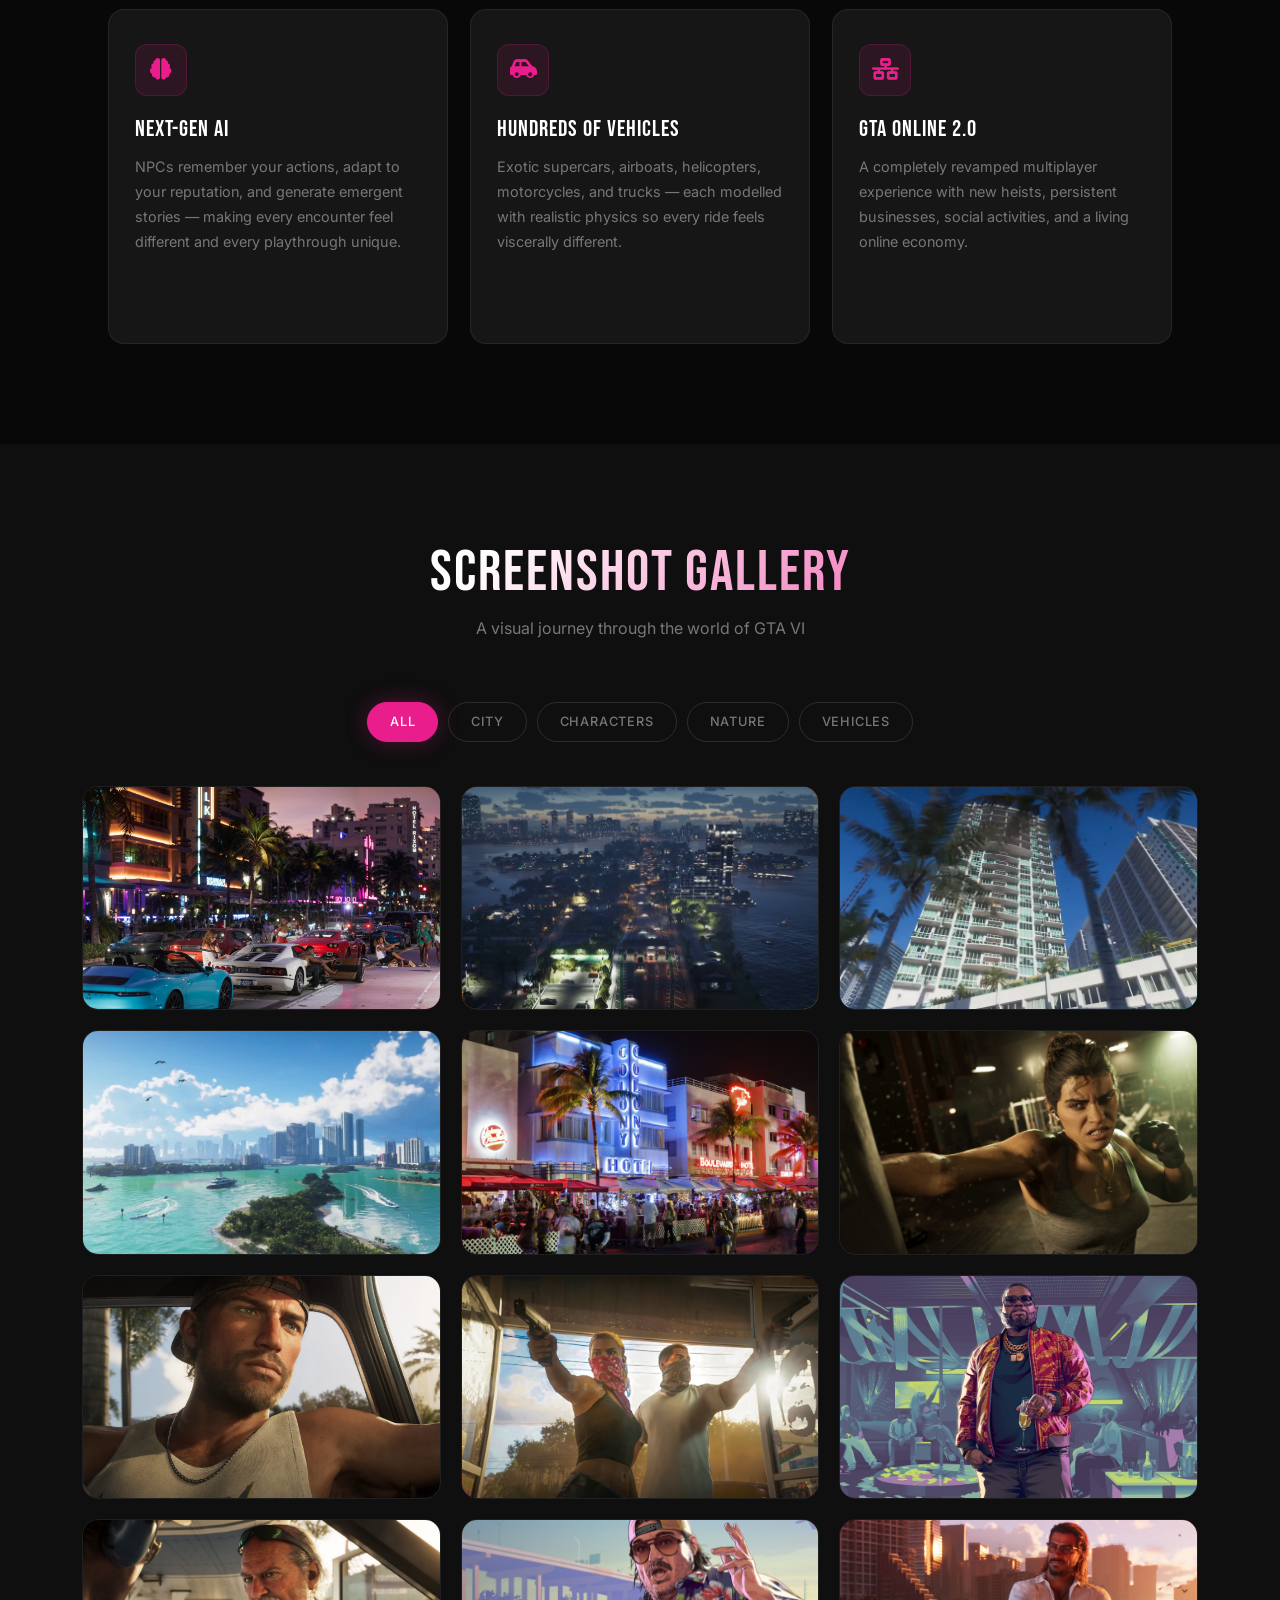
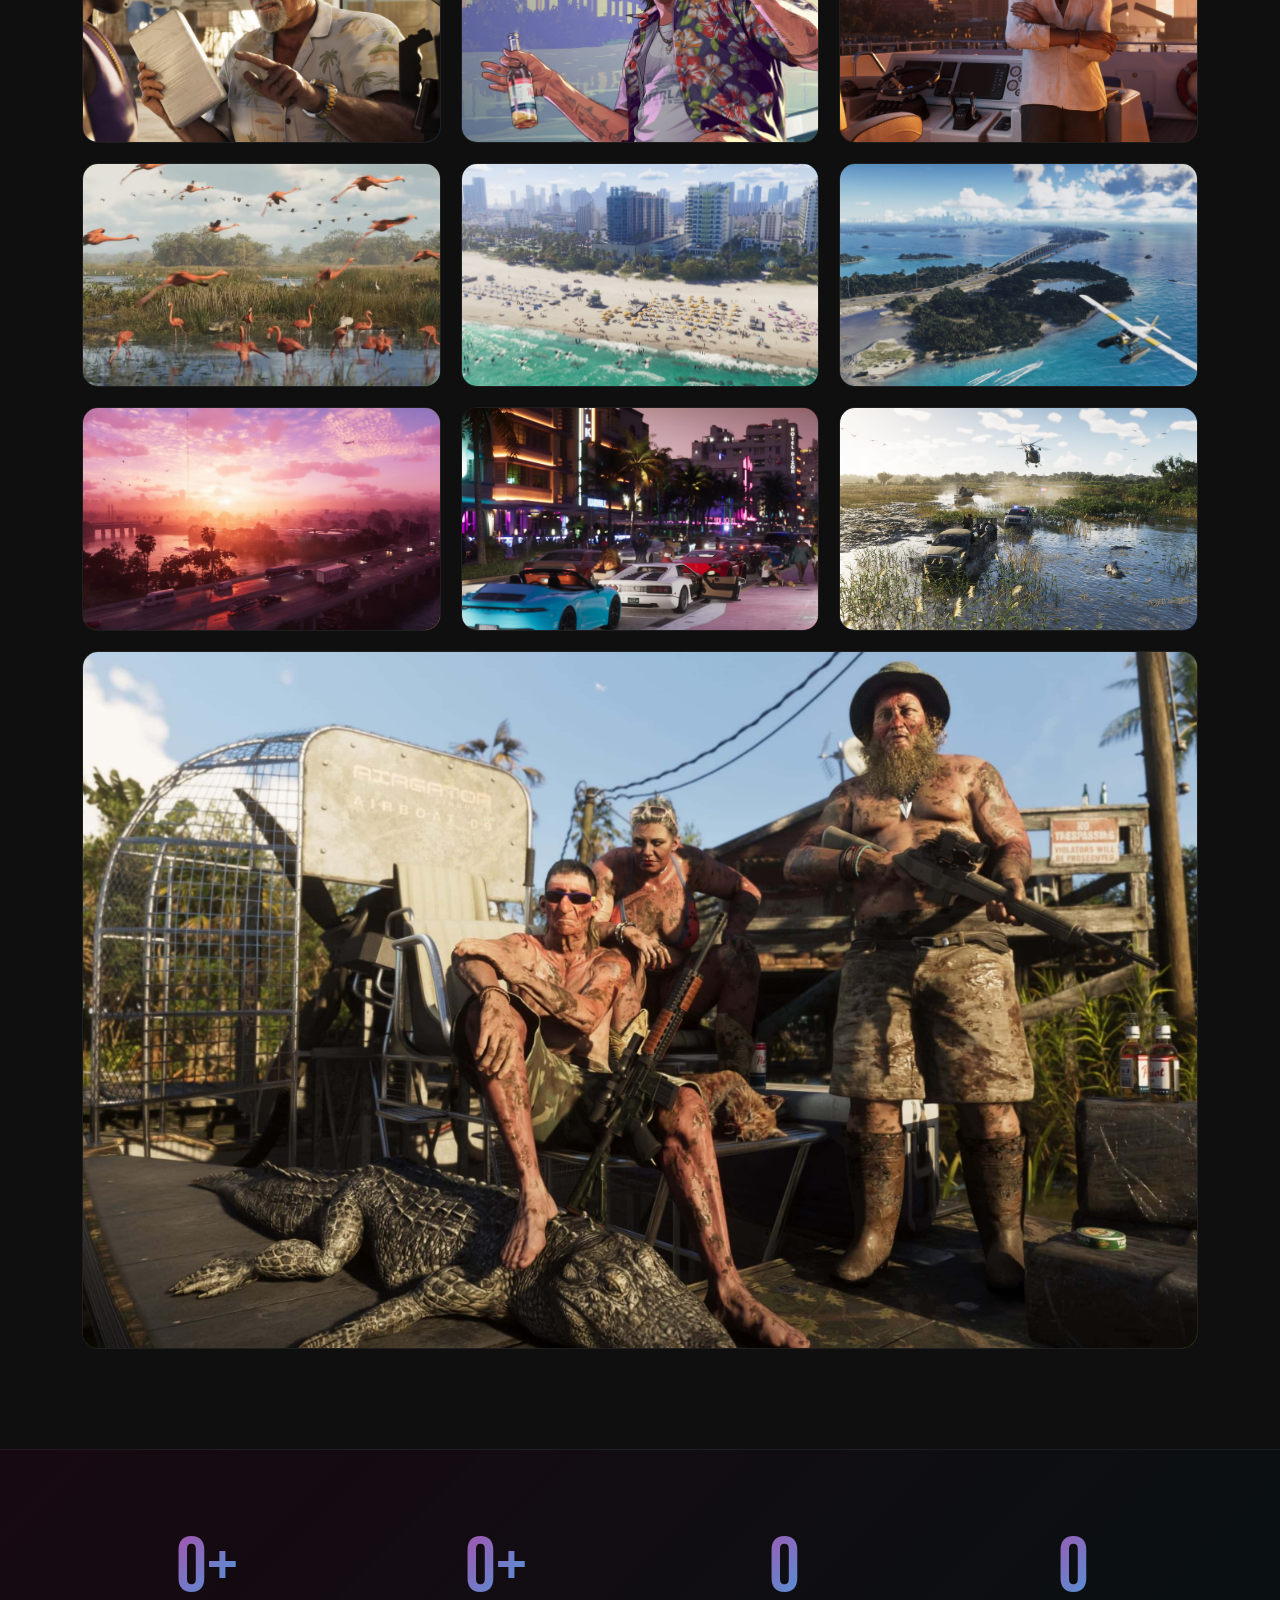
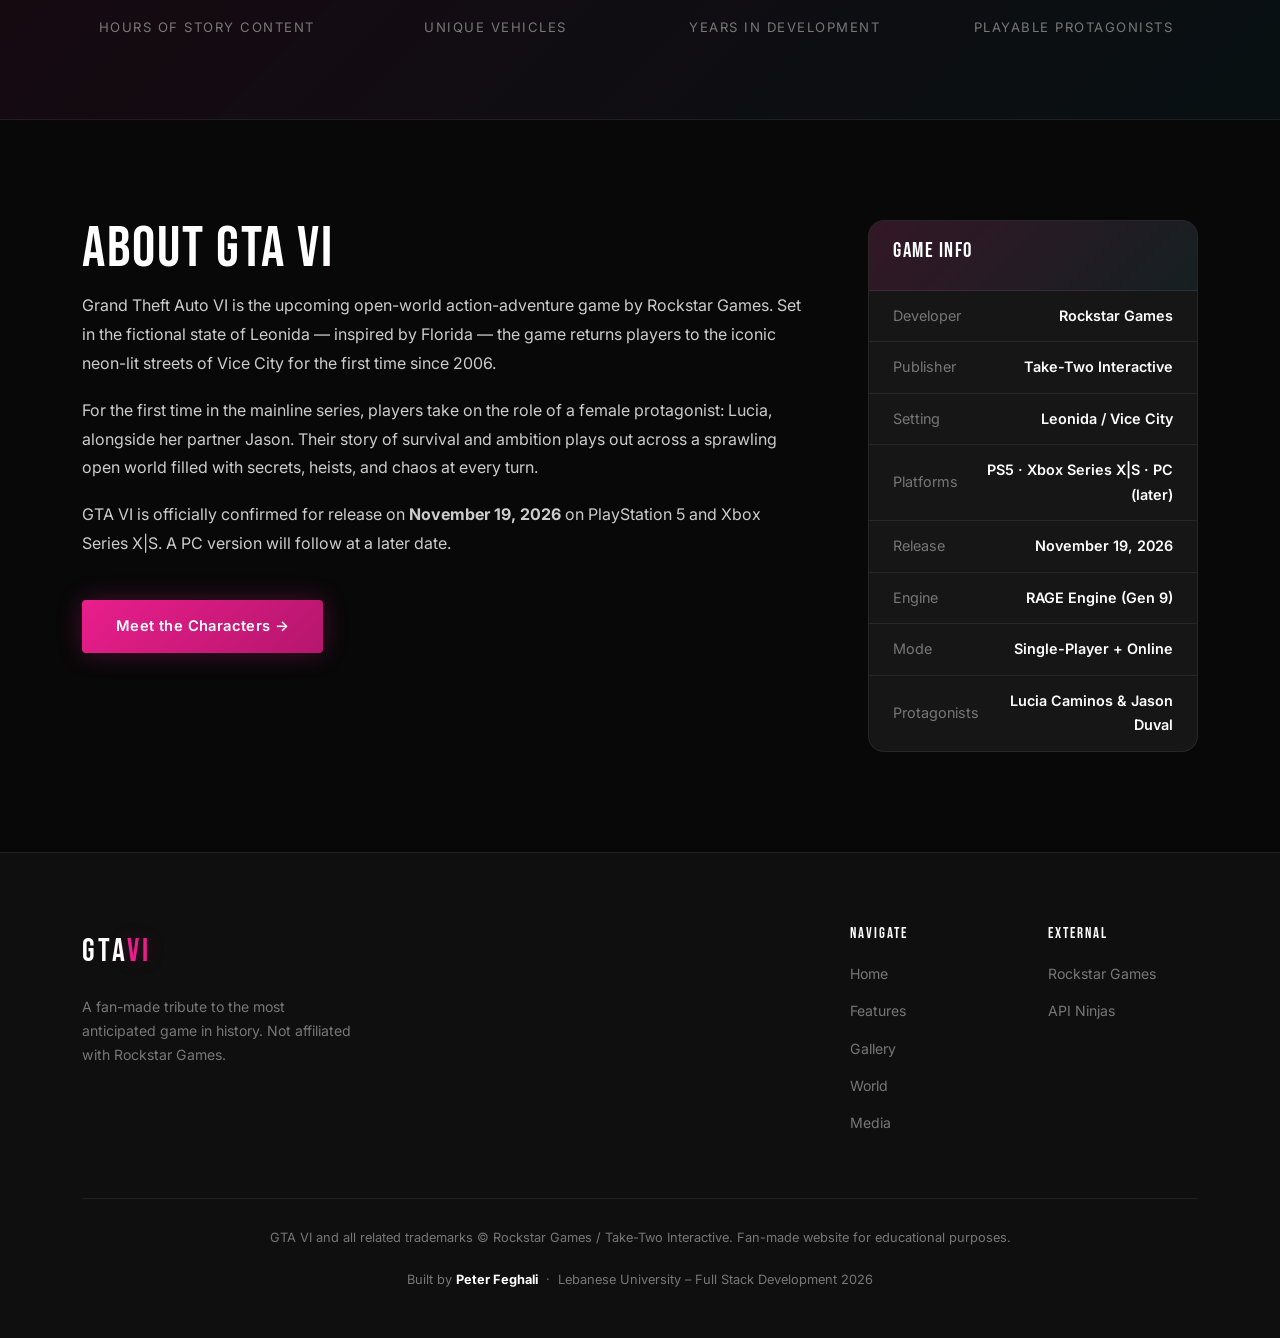
==== commit fa72acd4: "Adding missing photos, characters and locations are clickable on world page, and adding the missing " ====
--- a/index.html
+++ b/index.html
@@ -129,8 +129,8 @@
              protagonist: Lucia, alongside her partner Jason. Their story of survival and
              ambition plays out across a sprawling open world filled with secrets, heists,
              and chaos at every turn.</p>
-          <p>GTA VI is slated for release in 2025 on PS5 and Xbox Series X|S, with a PC
-             version to follow.</p>
+          <p>GTA VI is officially confirmed for release on <strong>November 19, 2026</strong>
+             on PlayStation 5 and Xbox Series X|S. A PC version will follow at a later date.</p>
           <a href="world.html" class="btn-primary-custom mt-4 d-inline-block">
             Meet the Characters &rarr;
           </a>
--- a/css/style.css
+++ b/css/style.css
@@ -1472,3 +1472,96 @@
   object-fit: cover;
   display: block;
 }
+
+/* ── 28. WORLD DETAIL MODAL ─────────────────────────────────── */
+.world-modal-body {
+  display: flex;
+  gap: 0;
+  padding: 0;
+  min-height: 320px;
+}
+
+.world-modal-img {
+  flex: 0 0 260px;
+  min-height: 320px;
+  overflow: hidden;
+  position: relative;
+  border-radius: 0 0 0 var(--radius);
+}
+.world-modal-img img {
+  width: 100%;
+  height: 100%;
+  object-fit: cover;
+  object-position: center top;
+  display: block;
+}
+
+.world-modal-info {
+  flex: 1;
+  padding: 28px 28px 24px;
+  display: flex;
+  flex-direction: column;
+  gap: 14px;
+}
+
+.world-modal-badge {
+  display: inline-block;
+  padding: 4px 14px;
+  background: rgba(233,30,140,0.12);
+  border: 1px solid rgba(233,30,140,0.35);
+  color: var(--pink);
+  font-size: 0.72rem;
+  font-weight: 700;
+  text-transform: uppercase;
+  letter-spacing: 1.5px;
+  border-radius: 50px;
+  width: fit-content;
+}
+
+.world-modal-info h3 {
+  font-family: var(--font-display);
+  font-size: 2rem;
+  letter-spacing: 1.5px;
+  margin: 0;
+  line-height: 1;
+}
+
+.world-modal-info p {
+  color: var(--text-muted);
+  font-size: 0.92rem;
+  line-height: 1.78;
+  margin: 0;
+}
+
+.world-modal-traits {
+  display: flex;
+  flex-wrap: wrap;
+  gap: 6px;
+  margin-top: auto;
+  padding-top: 8px;
+}
+
+/* Click hint text on cards */
+.card-click-hint {
+  display: inline-block;
+  margin-top: 12px;
+  font-size: 0.78rem;
+  color: var(--pink);
+  font-weight: 600;
+  opacity: 0;
+  transform: translateX(-6px);
+  transition: opacity var(--transition), transform var(--transition);
+}
+.character-card:hover .card-click-hint,
+.location-card:hover  .card-click-hint {
+  opacity: 1;
+  transform: translateX(0);
+}
+
+/* ── 28b. WORLD MODAL RESPONSIVE ────────────────────────────── */
+@media (max-width: 600px) {
+  .world-modal-body   { flex-direction: column; }
+  .world-modal-img    { flex: 0 0 220px; min-height: 220px; border-radius: 0; }
+  .world-modal-info   { padding: 20px; }
+  .world-modal-info h3{ font-size: 1.6rem; }
+}
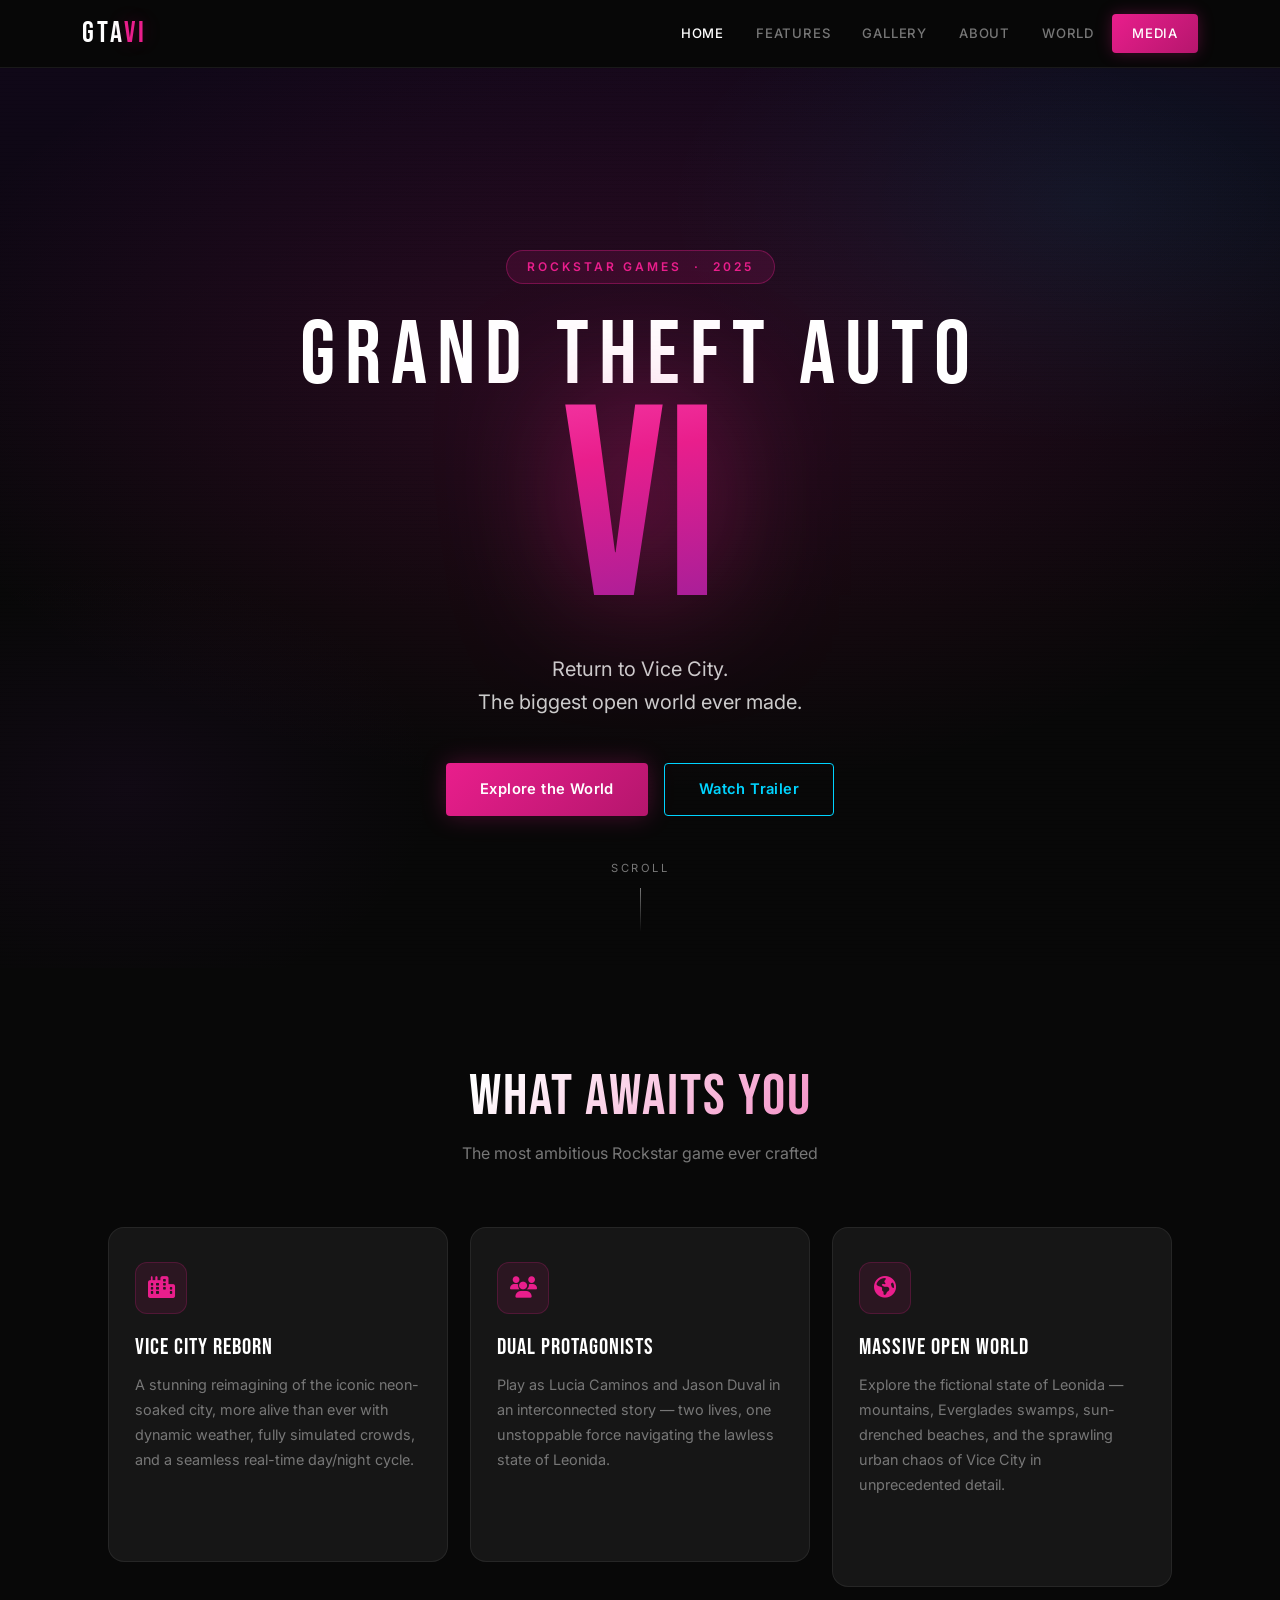
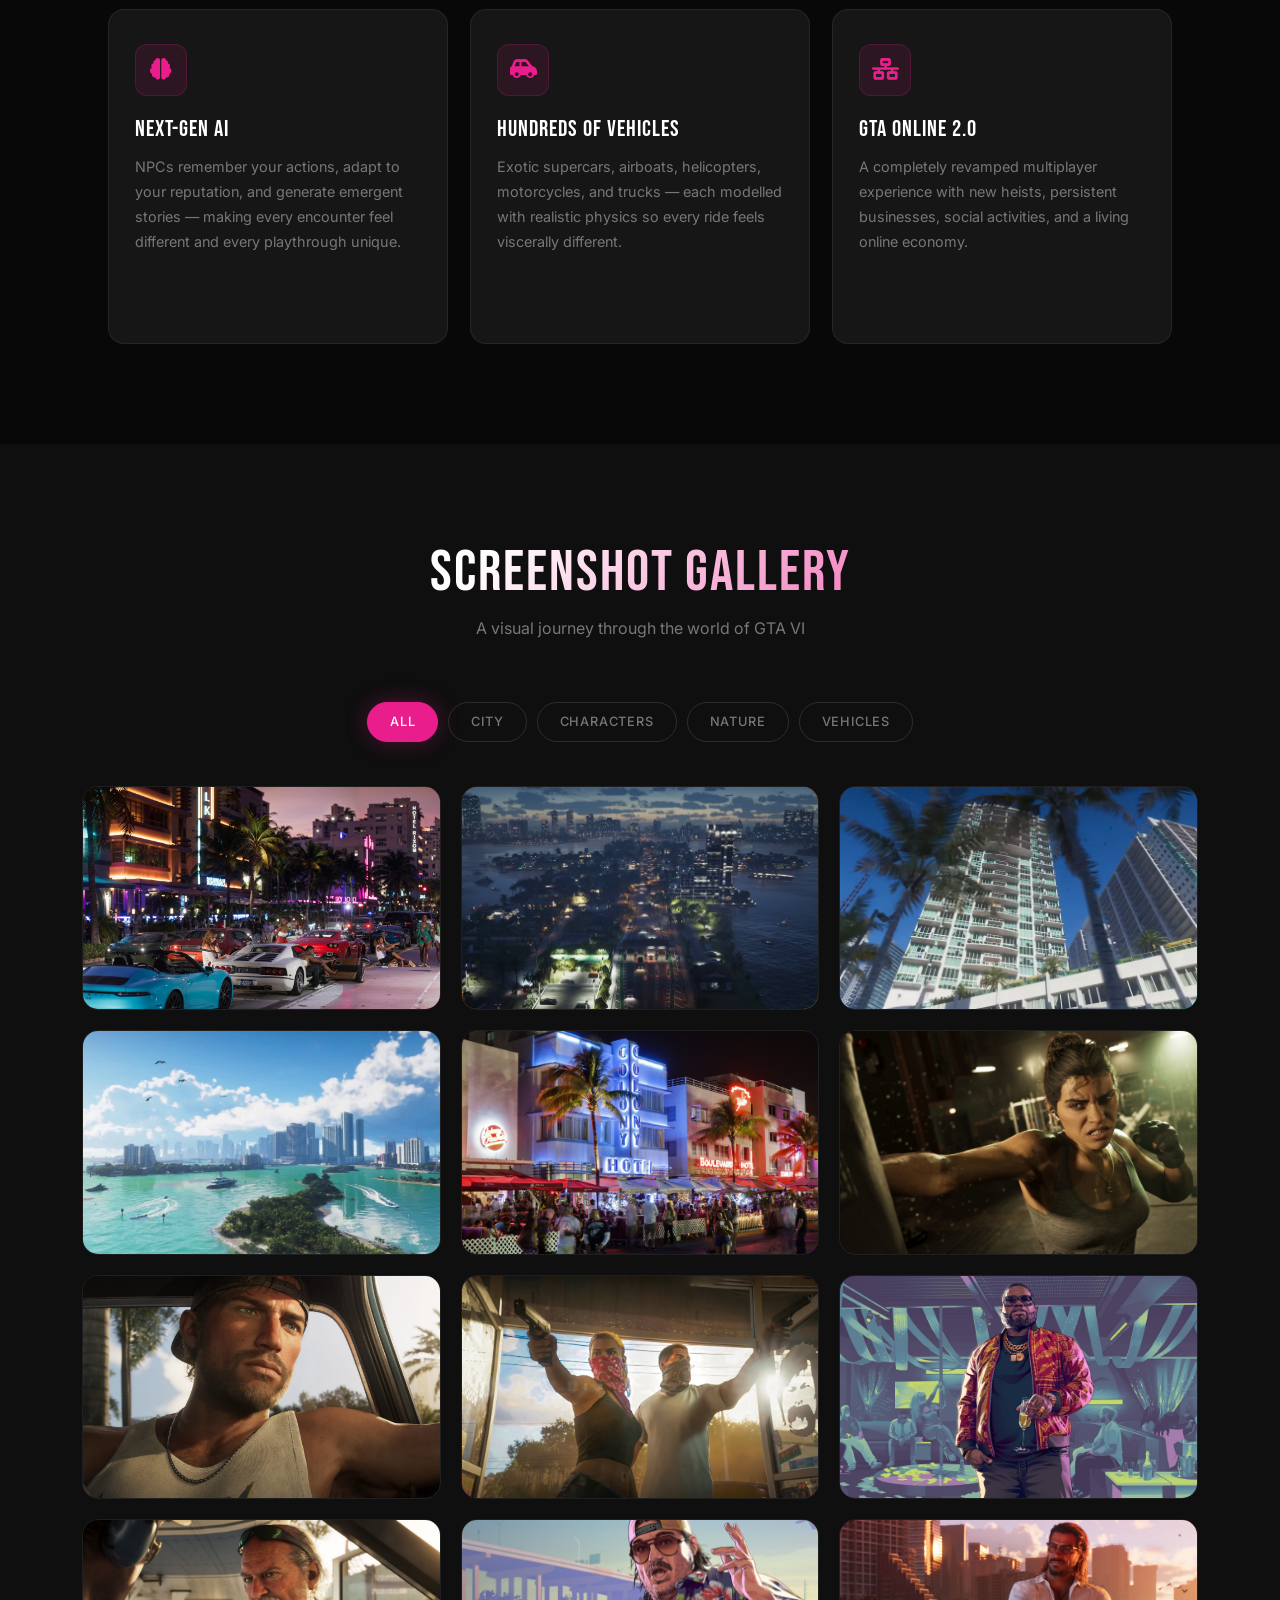
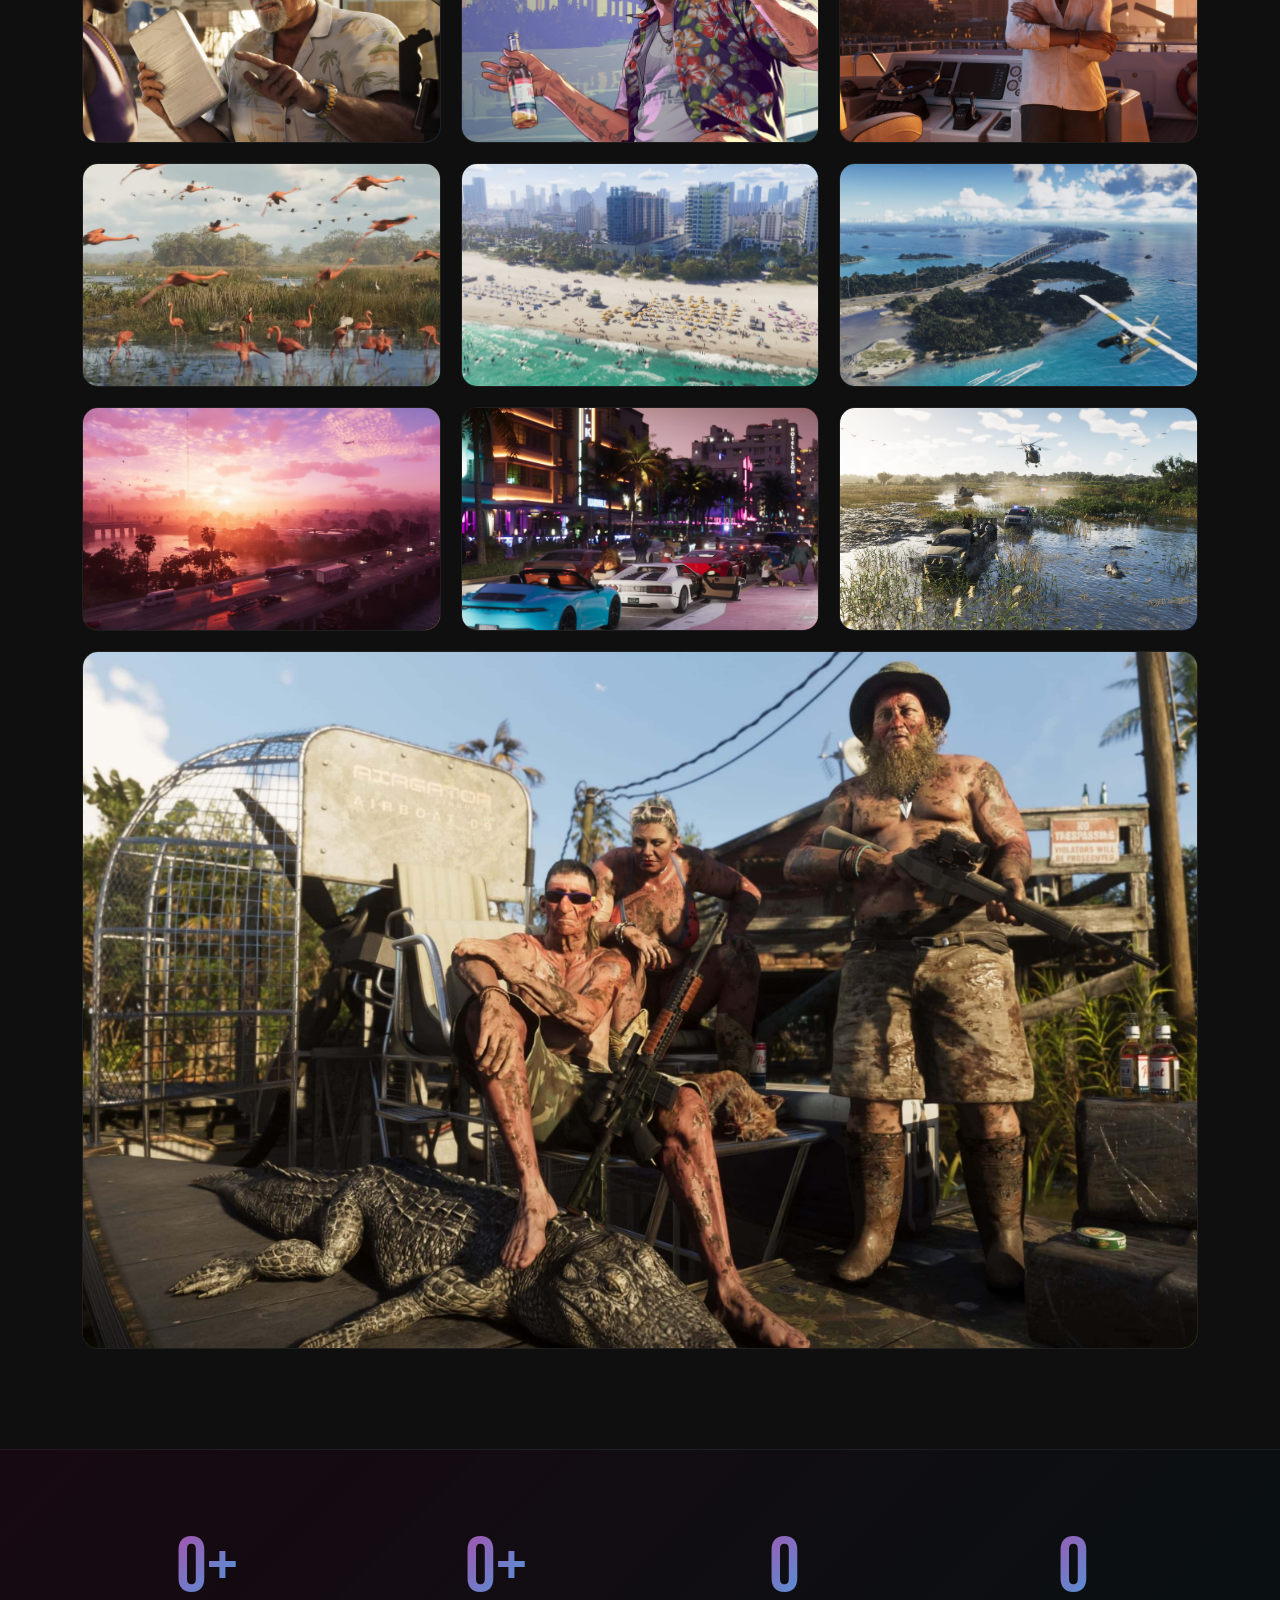
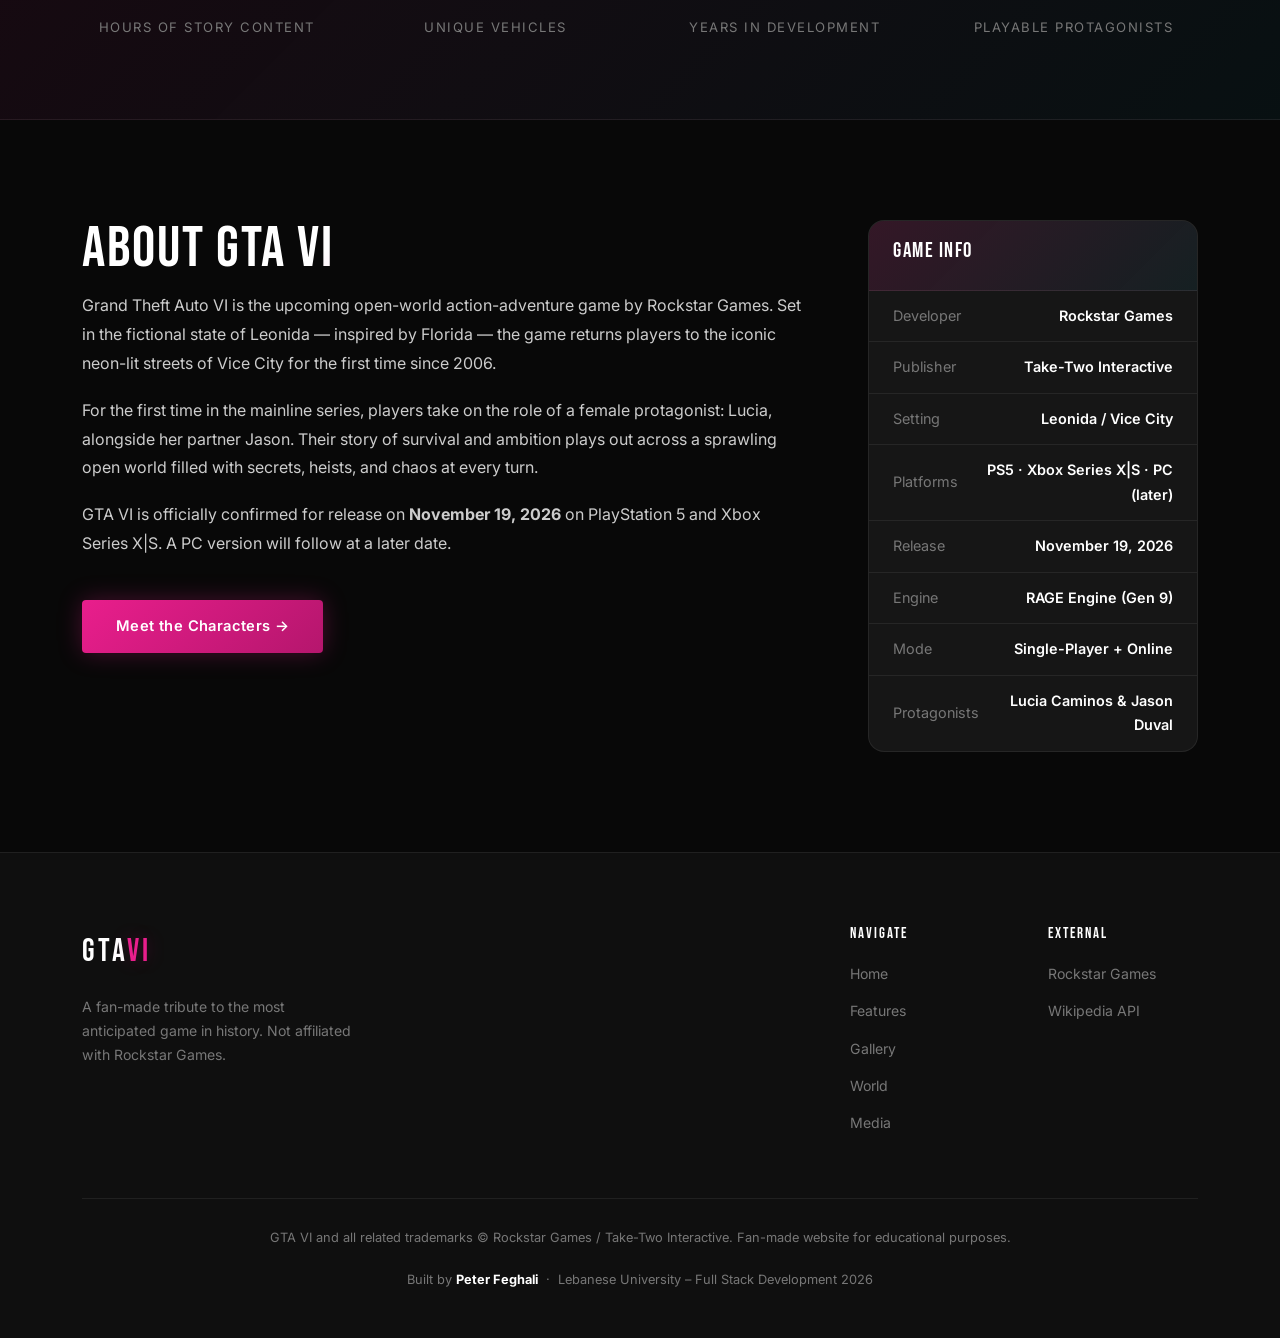
==== commit d430cec1: "ninja api's leftover replaced by wikipedia api" ====
--- a/index.html
+++ b/index.html
@@ -170,7 +170,7 @@
           <h5>External</h5>
           <ul>
             <li><a href="https://www.rockstargames.com/VI" target="_blank" rel="noopener">Rockstar Games</a></li>
-            <li><a href="https://api-ninjas.com" target="_blank" rel="noopener">API Ninjas</a></li>
+            <li><a href="https://www.mediawiki.org/wiki/API:Main_page" target="_blank" rel="noopener">Wikipedia API</a></li>
           </ul>
         </div>
       </div>
--- a/css/style.css
+++ b/css/style.css
@@ -163,6 +163,18 @@
   background-image: url("data:image/svg+xml,%3csvg xmlns='http://www.w3.org/2000/svg' viewBox='0 0 30 30'%3e%3cpath stroke='rgba%28255%2C255%2C255%2C0.75%29' stroke-linecap='round' stroke-width='2' d='M4 7h22M4 15h22M4 23h22'/%3e%3c/svg%3e");
 }
 
+/* Mobile dropdown menu – solid black background (no see-through) */
+@media (max-width: 991.98px) {
+  #mainNavbar {
+    height: auto;
+  }
+  .navbar-collapse {
+    background: var(--bg);
+    border-top: 1px solid var(--border);
+    padding: 10px 0 18px;
+  }
+}
+
 /* Nav links */
 .nav-link {
   color: var(--text-muted) !important;
@@ -478,6 +490,11 @@
   color: var(--text-light);
   margin-bottom: 10px;
   line-height: 1.5;
+  display: -webkit-box;
+  -webkit-box-orient: vertical;
+  -webkit-line-clamp: 2;
+  line-clamp: 2;
+  overflow: hidden;
 }
 .gallery-tag {
   display: inline-block;
@@ -670,7 +687,16 @@
   letter-spacing: 1px;
   margin-bottom: 8px;
 }
-.character-body p { color: var(--text-muted); font-size: 0.88rem; line-height: 1.7; }
+.character-body p {
+  color: var(--text-muted);
+  font-size: 0.88rem;
+  line-height: 1.7;
+  display: -webkit-box;
+  -webkit-box-orient: vertical;
+  -webkit-line-clamp: 2;
+  line-clamp: 2;
+  overflow: hidden;
+}
 
 .character-traits {
   display: flex;
@@ -742,7 +768,16 @@
   letter-spacing: 1px;
   margin-bottom: 6px;
 }
-.location-info p { font-size: 0.82rem; color: var(--text-muted); line-height: 1.55; }
+.location-info p {
+  font-size: 0.82rem;
+  color: var(--text-muted);
+  line-height: 1.55;
+  display: -webkit-box;
+  -webkit-box-orient: vertical;
+  -webkit-line-clamp: 2;
+  line-clamp: 2;
+  overflow: hidden;
+}
 
 /* ── 14. TIMELINE ───────────────────────────────────────────── */
 .timeline-wrap {
@@ -849,7 +884,7 @@
 }
 
 .search-box {
-  flex: 1 1 280px;
+  flex: 1 1 100%;   /* always full width on its own row */
   position: relative;
 }
 .search-box i {
@@ -881,9 +916,15 @@
 }
 .api-search::placeholder { color: var(--text-muted); }
 
-.filter-controls { display: flex; gap: 12px; flex-wrap: wrap; }
+.filter-controls {
+  display: flex;
+  gap: 12px;
+  flex-wrap: wrap;
+  flex: 1 1 100%;   /* sit below search on its own row */
+}
 
 .api-select {
+  flex: 1 1 160px;  /* each select stretches to fill available space */
   height: 48px;
   padding: 0 36px 0 14px;
   background: var(--card);
@@ -941,22 +982,55 @@
 }
 
 /* ── 18. GAMES GRID ─────────────────────────────────────────── */
+/* Games grid — fixed 3-column table (2 rows for a full 6-item page) */
 .games-grid {
-  display: flex;
-  flex-wrap: wrap;
+  display: grid;
+  grid-template-columns: repeat(3, 1fr);
   gap: 22px;
 }
 
+/* Anchor wrapper that makes the whole card clickable */
+.game-card-link {
+  text-decoration: none;
+  color: inherit;
+  display: flex;   /* so the inner card stretches to fill the grid cell's full height */
+}
+
+/* Last (partial) page — remaining cards stretch to fill the empty grid space
+   instead of sitting small in a corner */
+.games-grid[data-count="2"] {
+  grid-template-columns: repeat(2, 1fr);
+}
+.games-grid[data-count="2"] .game-thumb {
+  height: 340px;
+}
+.games-grid[data-count="2"] .game-card-body {
+  padding: 26px 28px 28px;
+}
+.games-grid[data-count="2"] .game-card-body h4 {
+  font-size: 1.55rem;
+  margin-bottom: 14px;
+}
+
+.games-grid[data-count="1"] {
+  grid-template-columns: 1fr;
+}
+.games-grid[data-count="1"] .game-thumb {
+  height: 400px;
+}
+
 .game-card {
-  flex: 1 1 280px;
-  max-width: 360px;
+  width: 100%;
+  display: flex;
+  flex-direction: column;  /* card body grows to fill remaining height */
   background: var(--card);
   border: 1px solid var(--border);
   border-radius: var(--radius-lg);
   overflow: hidden;
   transition: transform var(--transition), border-color var(--transition), box-shadow var(--transition);
-}
-.game-card:hover {
+  cursor: pointer;
+}
+.game-card-link:hover .game-card {
   transform: translateY(-5px);
   border-color: rgba(0, 212, 255, 0.28);
   box-shadow: 0 22px 55px rgba(0,0,0,0.45), 0 0 22px var(--cyan-glow);
@@ -974,7 +1048,7 @@
   transition: transform var(--transition);
   display: block;
 }
-.game-card:hover .game-thumb img { transform: scale(1.06); }
+.game-card-link:hover .game-thumb img { transform: scale(1.06); }
 
 .game-thumb-placeholder {
   width: 100%; height: 100%;
@@ -985,7 +1059,21 @@
   color: rgba(255,255,255,0.15);
 }
 
-.game-card-body { padding: 18px 20px 20px; }
+.game-card-body {
+  padding: 18px 20px 20px;
+  flex: 1;              /* grows to fill remaining card height */
+  display: flex;
+  flex-direction: column;
+}
+
+/* Push wiki hint to the bottom of every card */
+.game-wiki-hint {
+  display: inline-block;
+  margin-top: auto;
+  padding-top: 12px;
+  color: var(--cyan);
+  font-size: 0.78rem;
+}
 
 .game-tags {
   display: flex;
@@ -1125,6 +1213,9 @@
 @media (max-width: 992px) {
   .gallery-item { flex: 1 1 calc(50% - 10px); }   /* 2-col gallery */
 
+  .games-grid { grid-template-columns: repeat(2, 1fr); }   /* 2-col games table */
+  .games-grid[data-count="2"] .game-thumb { height: 280px; }
+
   .timeline-wrap::before { left: 20px; }
   .timeline-event,
   .timeline-event:nth-child(even) { flex-direction: column; }
@@ -1149,9 +1240,23 @@
 
   .gallery-item { flex: 1 1 100%; }   /* 1-col gallery on mobile */
 
+  .games-grid,
+  .games-grid[data-count="2"],
+  .games-grid[data-count="1"] { grid-template-columns: 1fr; }   /* 1-col games table on mobile */
+  .games-grid[data-count="2"] .game-thumb,
+  .games-grid[data-count="1"] .game-thumb { height: 220px; }
+  .games-grid[data-count="2"] .game-card-body { padding: 18px 20px 20px; }
+  .games-grid[data-count="2"] .game-card-body h4 { font-size: 1.2rem; margin-bottom: 10px; }
+
   .api-controls    { flex-direction: column; }
   .filter-controls { flex-direction: column; }
-  .api-select      { width: 100%; }
+  .api-select      {
+    width: 100%;
+    flex: 0 0 auto;   /* override desktop's "flex: 1 1 160px" — in a column
+                         container that basis is read as a HEIGHT, which is
+                         what was stretching the two selects unevenly */
+    height: 48px;
+  }
   .search-box      { width: 100%; }
 
   .features-grid .feature-card { max-width: 100%; }
@@ -1176,7 +1281,6 @@
 
   .character-card { flex: 1 1 100%; max-width: 100%; }
   .location-card  { flex: 1 1 100%; }
-  .game-card      { flex: 1 1 100%; max-width: 100%; }
 
   .section-title { font-size: clamp(1.8rem, 8vw, 2.4rem); }
 }
@@ -1260,7 +1364,7 @@
   box-shadow: 0 0 60px var(--pink-glow), 0 12px 32px rgba(0,0,0,0.5);
 }
 
-/* Iframe wrapper */
+/* Iframe wrapper (legacy inline trailer-card slot, kept for safety) */
 .trailer-iframe-wrap {
   position: relative;
   width: 100%;
@@ -1271,6 +1375,36 @@
   inset: 0;
   width: 100%; height: 100%;
   border: none;
+}
+
+/* ── 24b. TRAILER MODAL ─────────────────────────────────────── */
+.trailer-modal-video {
+  width: 100%;
+  aspect-ratio: 16 / 9;
+  border-radius: var(--radius);
+  overflow: hidden;
+  position: relative;
+  margin-bottom: 20px;
+  background: #000;
+}
+.trailer-modal-video iframe {
+  position: absolute;
+  inset: 0;
+  width: 100%;
+  height: 100%;
+  border: none;
+}
+#trailerModalBadge { margin-bottom: 12px; }
+.trailer-modal-heading {
+  font-family: var(--font-display);
+  font-size: 1.8rem;
+  letter-spacing: 1px;
+  margin-bottom: 10px;
+}
+.trailer-modal-desc {
+  color: var(--text-muted);
+  font-size: 0.92rem;
+  line-height: 1.7;
 }
 
 /* Meta row below trailer */
@@ -1474,19 +1608,20 @@
 }
 
 /* ── 28. WORLD DETAIL MODAL ─────────────────────────────────── */
+/* Stacked layout — matches the gallery lightbox modal exactly:
+   image on top, then badge, title, description, traits below. */
 .world-modal-body {
-  display: flex;
-  gap: 0;
-  padding: 0;
-  min-height: 320px;
+  display: block;
+  padding: 24px;
 }
 
 .world-modal-img {
-  flex: 0 0 260px;
-  min-height: 320px;
-  overflow: hidden;
-  position: relative;
-  border-radius: 0 0 0 var(--radius);
+  width: 100%;
+  aspect-ratio: 16 / 10;
+  border-radius: var(--radius);
+  overflow: hidden;
+  position: relative;
+  margin-bottom: 24px;
 }
 .world-modal-img img {
   width: 100%;
@@ -1497,23 +1632,20 @@
 }
 
 .world-modal-info {
-  flex: 1;
-  padding: 28px 28px 24px;
   display: flex;
   flex-direction: column;
-  gap: 14px;
+  gap: 12px;
 }
 
 .world-modal-badge {
   display: inline-block;
   padding: 4px 14px;
-  background: rgba(233,30,140,0.12);
-  border: 1px solid rgba(233,30,140,0.35);
-  color: var(--pink);
+  background: var(--pink);
+  color: #fff;
   font-size: 0.72rem;
   font-weight: 700;
   text-transform: uppercase;
-  letter-spacing: 1.5px;
+  letter-spacing: 1.2px;
   border-radius: 50px;
   width: fit-content;
 }
@@ -1521,15 +1653,15 @@
 .world-modal-info h3 {
   font-family: var(--font-display);
   font-size: 2rem;
-  letter-spacing: 1.5px;
+  letter-spacing: 1px;
   margin: 0;
   line-height: 1;
 }
 
 .world-modal-info p {
   color: var(--text-muted);
-  font-size: 0.92rem;
-  line-height: 1.78;
+  font-size: 0.95rem;
+  line-height: 1.75;
   margin: 0;
 }
 
@@ -1537,8 +1669,6 @@
   display: flex;
   flex-wrap: wrap;
   gap: 6px;
-  margin-top: auto;
-  padding-top: 8px;
 }
 
 /* Click hint text on cards */
@@ -1558,10 +1688,4 @@
   transform: translateX(0);
 }
 
-/* ── 28b. WORLD MODAL RESPONSIVE ────────────────────────────── */
-@media (max-width: 600px) {
-  .world-modal-body   { flex-direction: column; }
-  .world-modal-img    { flex: 0 0 220px; min-height: 220px; border-radius: 0; }
-  .world-modal-info   { padding: 20px; }
-  .world-modal-info h3{ font-size: 1.6rem; }
-}
+
